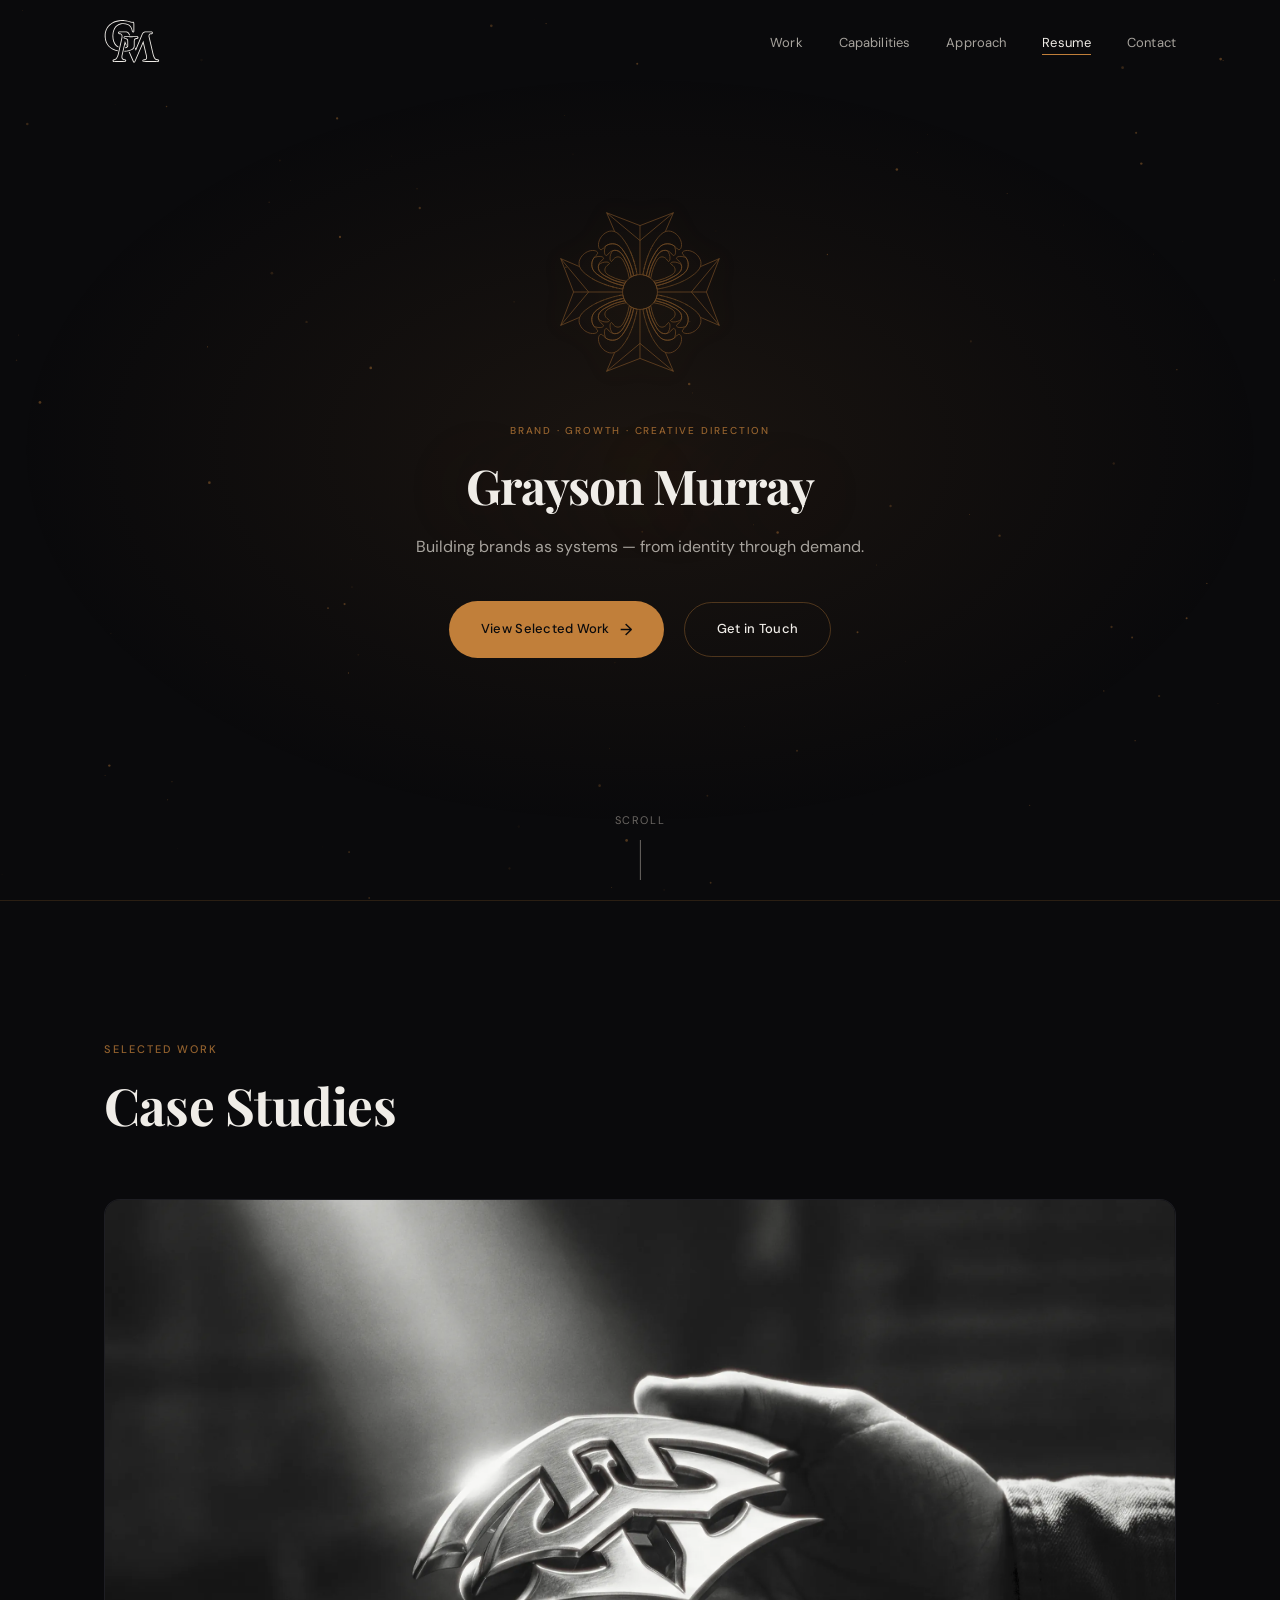
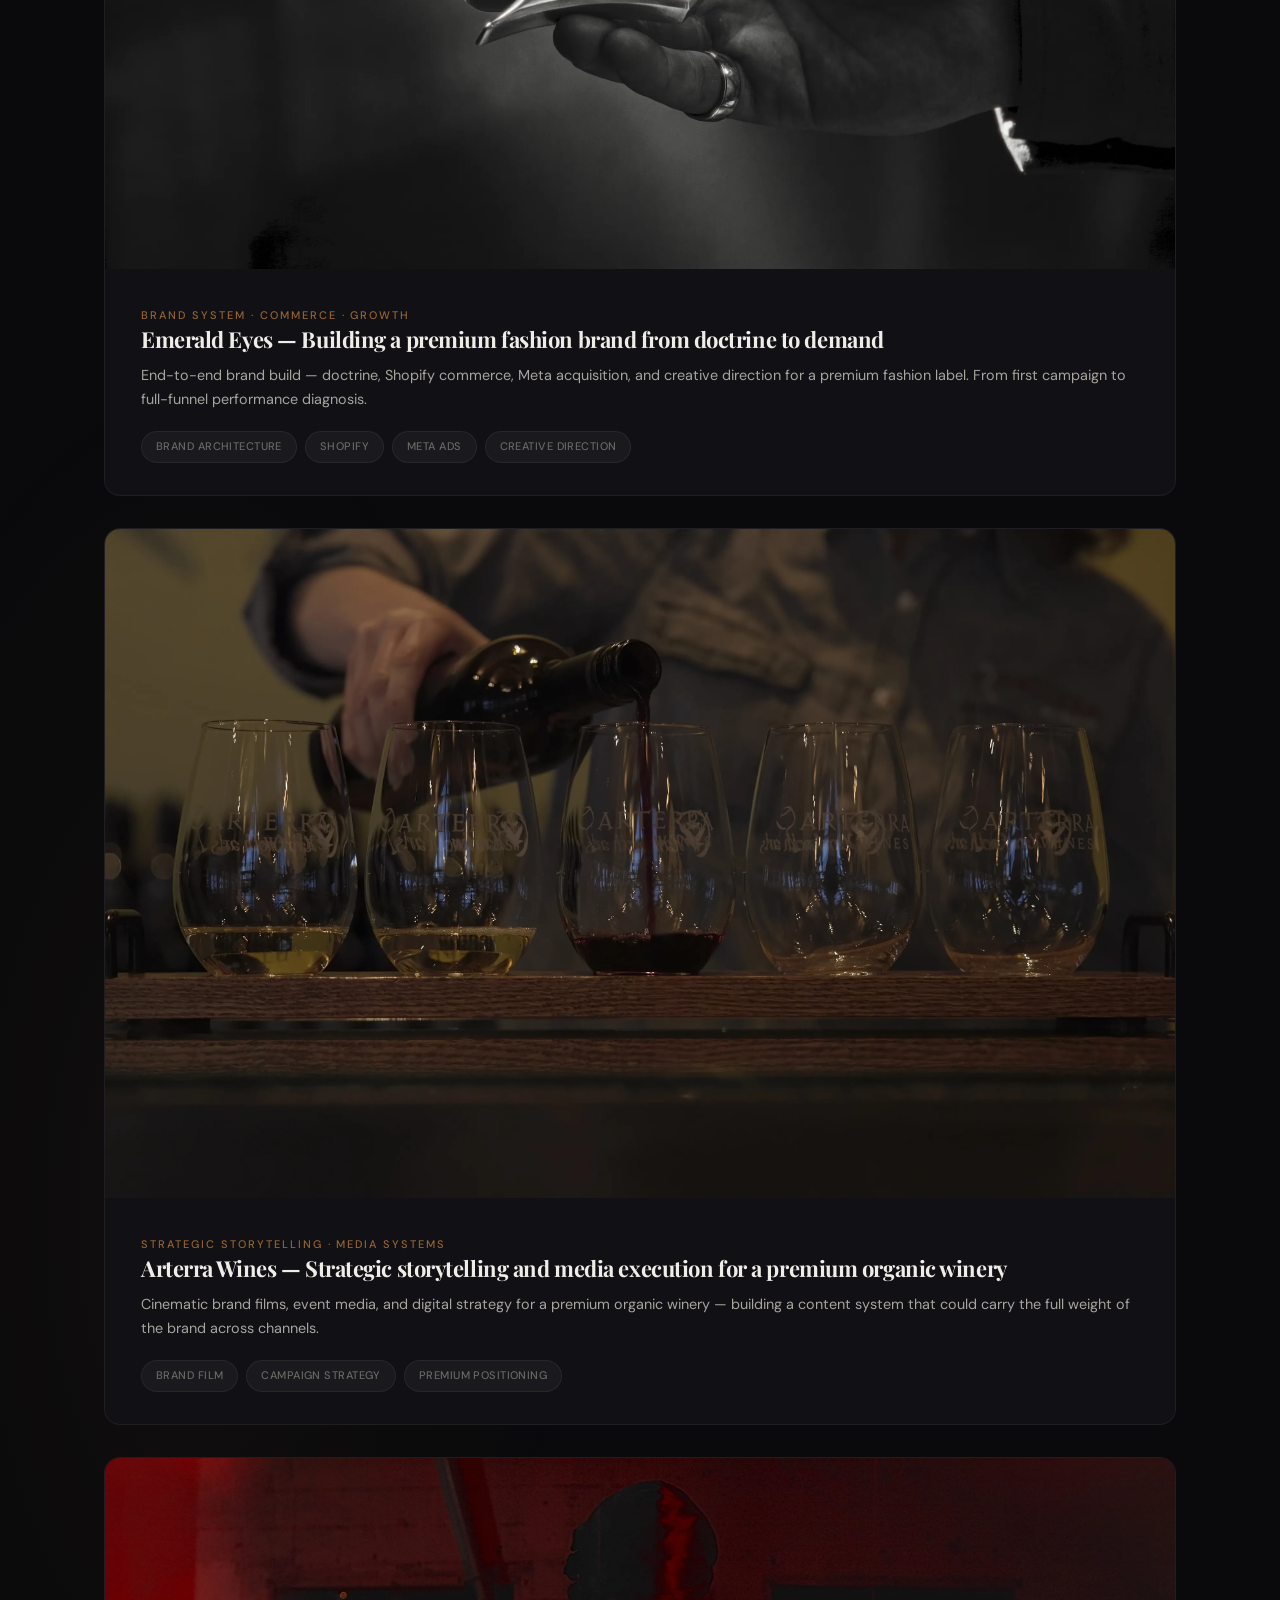
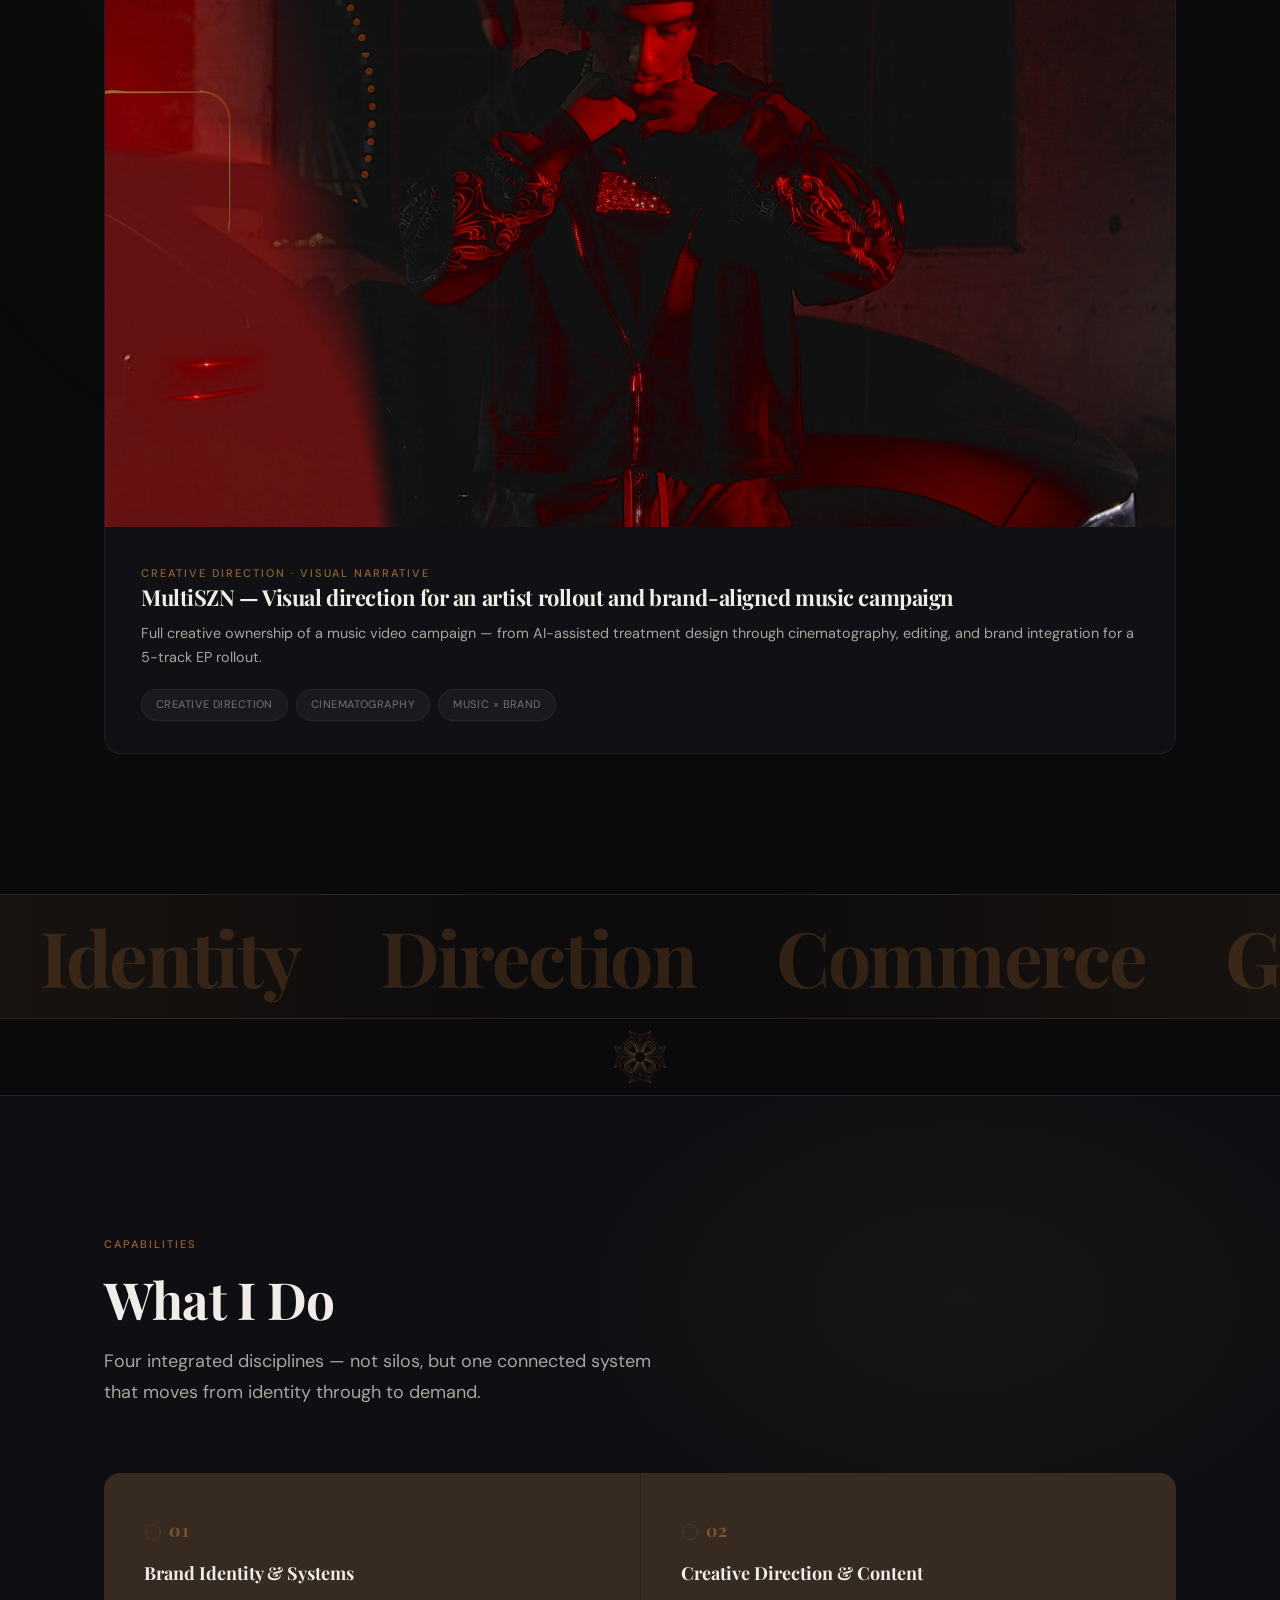
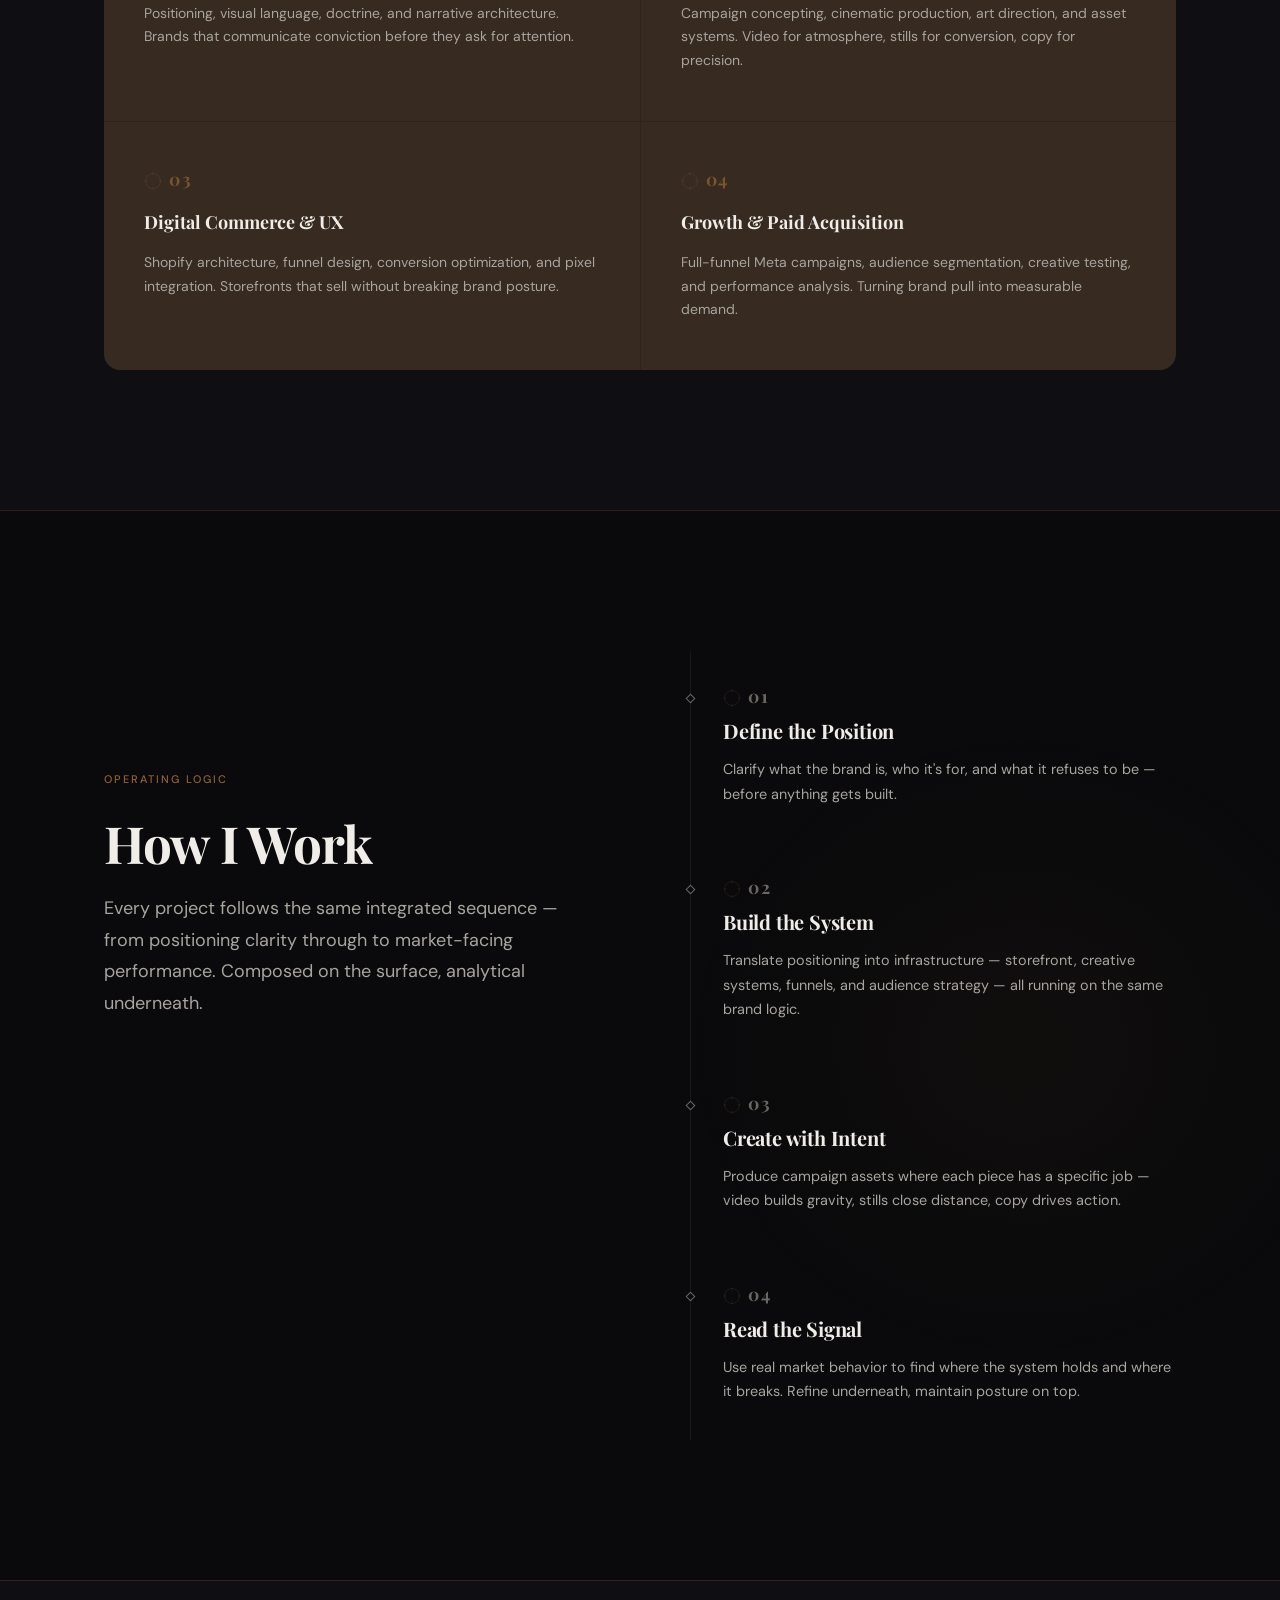
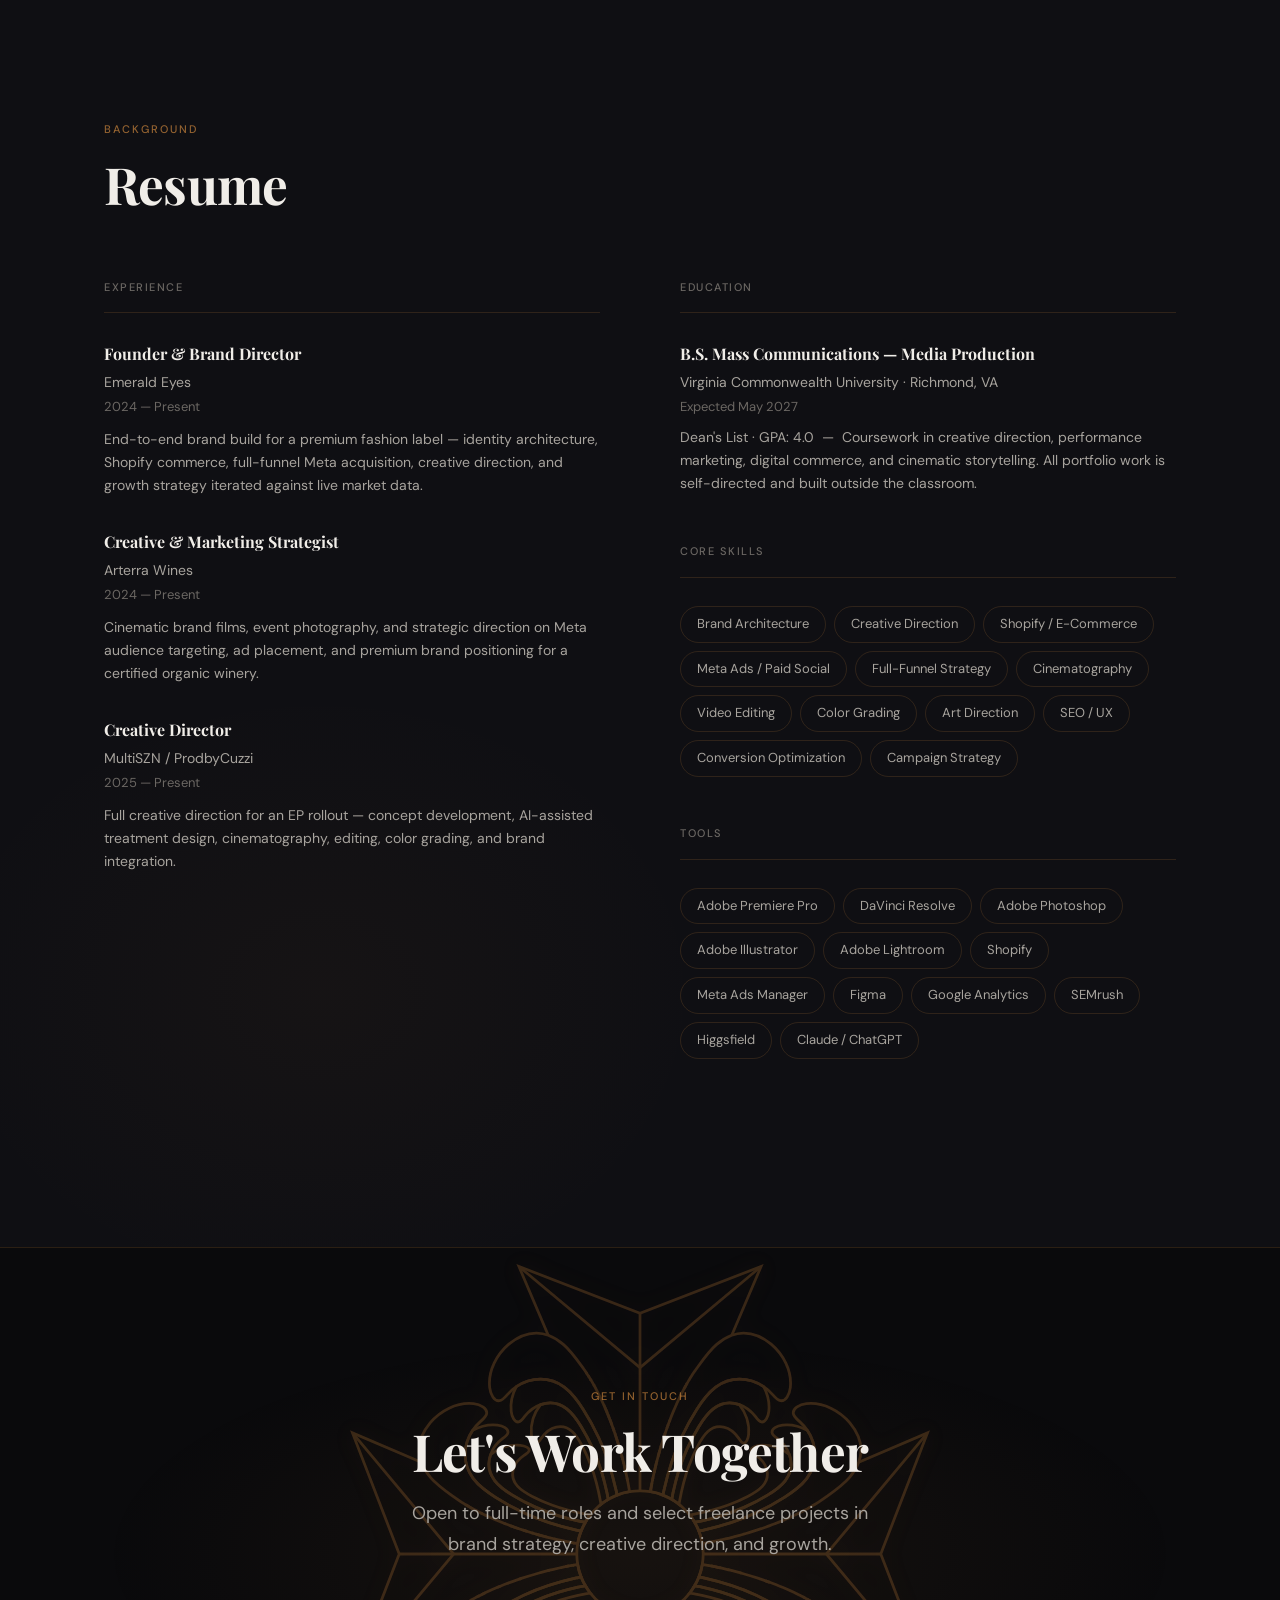
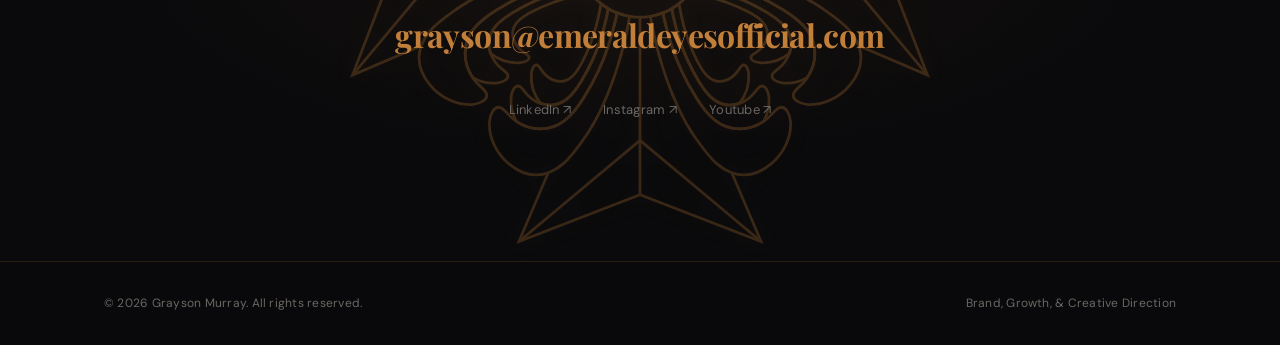
==== index.html @ 1dba3976 "Final Edits - Copy & Web Img" ====
<!DOCTYPE html>
<html lang="en">
<head>
  <meta charset="UTF-8">
  <meta name="viewport" content="width=device-width, initial-scale=1.0">
  <link rel="icon" type="image/svg+xml" href="favicon.svg">
  <link rel="icon" type="image/png" sizes="32x32" href="favicon-32x32.png">
  <link rel="icon" type="image/png" sizes="16x16" href="favicon-16x16.png">
  <link rel="apple-touch-icon" sizes="180x180" href="apple-touch-icon.png">
  <title>Grayson Murray — Brand, Growth, &amp; Creative Direction</title>
  <meta name="description" content="Grayson Murray builds identity systems, campaign assets, and conversion infrastructure for digitally native brands.">
  <link rel="preconnect" href="https://fonts.googleapis.com">
  <link rel="preconnect" href="https://fonts.gstatic.com" crossorigin>
  <link href="https://fonts.googleapis.com/css2?family=DM+Sans:ital,opsz,wght@0,9..40,400;0,9..40,500;1,9..40,400&family=Playfair+Display:ital,wght@0,400;0,600;0,700;1,400&display=swap" rel="stylesheet">
  <link rel="stylesheet" href="styles.css?v=9">
</head>
<body>

  <!-- Starfield canvas — fixed behind all content -->
  <canvas id="starfield" aria-hidden="true"></canvas>

  <!-- Navigation -->
  <nav class="nav" id="nav">
    <div class="container">
      <a href="index.html" class="nav__logo" aria-label="Grayson Murray — Home">
        <svg class="nav__logo-svg" viewBox="-10 860 900 640" xmlns="http://www.w3.org/2000/svg">
          <path fill="currentColor" d="M406.67572,1096.50627l-48.10748-.01544-44.69989-1.2384-12.41223-.19116c-4.47839-.06891-8.90582-.01526-13.21295,1.03363-8.71002,2.12109-14.17737,9.5144-14.22736,18.37622-.03937,6.98383,3.24365,12.83746,9.47809,16.10321,10.53021,5.51599,20.26978,3.10272,32.36041,8.17053,6.04919,2.53552,9.56573,7.38977,10.85901,13.758,1.87152,9.21533,2.44598,18.20581,2.46375,27.77911l.10309,55.55212c.02594,13.98102-19.38196,20.12994-30.21088,22.62219l-3.034,13.46002c12.39941-2.15302,27.802-6.83527,36.81641-15.61029,5.11945-4.98358,8.84662-11.5401,8.84082-19.01379l-.05109-65.62854c-.00659-8.45514-1.14056-16.34467-3.09894-24.33154-2.25824-9.20953-8.2879-16.12323-16.86346-20.00781-16.8302-7.62384-36.52545-2.88239-34.83191-14.07928.40973-2.70898,2.93347-4.97119,6.3269-5.16254,6.65912-.37549,13.25732-.25629,20.0791-.07666l37.59912.99017,15.3252.20416,33.013-.00238,15.32538-.20123,37.20197-1.00934,18.98291-.07776c1.79132-.00732,3.5896.5943,5.12012,1.36017,2.47852,1.24017,3.46259,3.64868,3.08783,6.3006-.75763,5.36249-10.85193,6.12646-15.98962,6.95831-21.08679,3.41418-34.21008,7.86853-37.76349,31.78156-1.04181,7.01111-1.66486,13.71552-1.69177,20.87866l-.24445,64.9895c-.04199,11.16925-5.17542,21.02917-12.69073,29.04242-26.16681,27.90051-85.86694,35.91882-122.64148,38.21216l-2.98145,12.72852c37.02588-1.91406,84.35297-8.44904,116.6568-27.82208,18.70734-11.21912,34.26361-29.48297,34.36145-52.29529l.2912-67.89825c.03308-7.71228.92737-14.96338,2.80682-22.15131,4.43561-16.96423,26.36658-12.35724,41.23987-18.6051,7.59973-3.19244,11.84924-10.159,11.28864-18.39398-.49329-7.24585-4.95172-13.10315-11.75366-15.86066-4.72327-1.91486-9.60474-2.11102-14.86023-1.98419l-45.9635,1.10919-12.2973.24658Z"/>
          <path fill="currentColor" d="M791.76007,1449.3972c-1.13489-11.2843-13.99542-17.89673-24.94226-17.76654-11.23187.13361-21.32855-3.59064-28.90094-11.9342-9.49304-10.45972-15.6438-24.47009-20.11304-37.91388-3.04858-9.17047-5.66382-18.242-7.88245-27.78461l-58.23798-250.4906c-1.79718-7.7301-1.39093-15.59711.5423-22.89545,1.68945-6.37793,6.47913-10.77454,12.672-12.42737,10.93274-2.91791,18.28528.3728,26.85608-4.80347,5.19318-3.13635,8.61169-8.29846,9.27924-13.60809.836-6.64966-1.26257-12.65088-6.03864-17.02588-3.93231-3.60217-8.97729-6.14197-14.61505-6.13928l-88.64673.04144c-5.86578.00275-11.16943,1.15839-16.58051,2.73248-15.71698,4.57214-26.78583,16.38361-33.03998,31.39148l-88.85846,213.22943-7.22546-15.68842c-2.00659,5.47546-3.93201,10.53131-7.05945,15.52197l13.93579,32.08887c.25818.59448.70081.6579.98401-.14636l100.54163-241.23041c1.9198-4.60626,4.56018-8.49084,7.69971-12.17285,5.11945-6.00397,12.05005-9.8446,19.76031-11.49652,3.79694-.81348,7.38428-1.52612,11.39154-1.53088l85.17291-.10077c5.95917-.00702,10.90356,3.92804,9.88654,9.00647-.32983,1.64697-1.5437,3.19568-3.31085,4.20447-4.64893,2.65393-12.72302.36493-24.10571,3.6319-10.45947,3.00201-18.18207,10.64838-21.01526,21.33246-2.49426,9.40607-2.87317,19.52289-.58429,29.36426l58.61334,252.02106c3.16077,13.59033,7.24603,26.75427,12.41931,39.53119,10.18597,25.1571,26.6524,46.80432,56.4046,45.96741,5.77222-.16241,14.94183,4.40912,12.22772,9.52271-3.15784,5.94946-16.93207,4.43616-22.73041,4.38739l-15.41565-.1297-44.5271-1.05817-16.17828-.17816c-5.76532-.06348-11.39893-.06213-17.16479-.00031l-16.65851.17871-45.99097,1.05438-17.25989.1571c-5.95099.0542-16.53339,1.1449-21.29633-2.9071-1.06378-.90497-1.81262-2.09216-1.76129-3.30341.21436-5.05731,7.98254-6.93866,12.45172-6.97101,7.79242-.0564,15.23407-.64905,22.50043-3.28772,15.63629-5.6781,21.67804-19.69324,21.63068-35.57623-.02563-8.60114-.85083-16.99512-2.85321-25.54639l-51.31415-219.13989c-.08868-.37866.08301-.84039-.09644-1.41516-.81274-.23602-.90259.16174-.9527.93536l-124.85175,293.92896c-1.25098,2.94495-5.60541,12.8468-8.24573,12.99969-3.06287.17731-7.31561-10.88995-8.67511-14.03119l-57.11688-131.96967-12.64441,3.00574,56.80457,131.24377c3.84937,8.89368,8.40924,22.71429,18.98712,24.37891v.47986h5.27838v-.50885c4.49579-.69928,8.24176-3.89252,10.80194-7.85138,3.06323-4.73676,5.31311-9.70648,7.59357-15.07379l109.18909-256.99591,43.04401,184.06995c2.09821,8.9726,2.56311,17.75439,2.06494,26.72803-1.35315,9.82056-5.42938,16.12201-15.10614,18.97778-10.71057,3.16077-16.11066.64093-25.13617,3.12372-4.53577,1.24768-8.65594,3.39301-11.71387,6.88806-6.64313,7.59277-5.72656,18.54608,2.11676,24.896,8.73138,7.06873,20.3974,5.77075,31.16656,5.65472l16.73737-.18036,45.33716-1.04626,18.05359-.18292c4.38684-.04443,8.60962-.04523,12.99646.00031l17.57208.18225,43.50983,1.04462,16.13843.18719c8.7594.10156,18.81799.97748,26.72241-3.02026,5.13599-2.5976,9.7627-7.27844,9.7627-13.28265h.4798v-5.27802h-.4798Z"/>
          <path fill="currentColor" d="M190.80841,1301.31889c-36.31024-7.42841-70.35431-20.27759-100.48969-42.41083-30.67682-22.53088-53.31592-53.55908-65.4483-89.6875-9.62494-28.6618-12.73273-57.91809-11.66125-88.16003,2.89783-81.79364,44.22485-145.35443,118.55389-179.6933,43.21106-19.96283,92.84247-28.17334,140.31158-27.10303,42.25763.95282,85.58545,12.69067,125.12732,26.6864,10.82281,3.83069,10.00909-4.93726,16.21387-2.39282,1.27722.52374,2.4787,2.31183,2.85901,4.17139,1.34338,6.56879,1.68079,12.94452,1.68878,19.91089l.11456,100.13208c.00323,2.84875-1.78326,7.48193-4.20856,7.48553-2.927.00439-4.71033-4.92572-5.26733-7.6228-4.7301-22.90552-11.20428-44.60468-23.99835-64.38434-10.58618-16.36627-25.05408-29.12708-42.65228-37.52014-22.09839-10.53937-46.00421-13.8009-70.34247-14.50677-15.41937-.4472-30.31848.90247-45.23505,4.74078-40.5647,10.43799-71.84052,37.73511-90.7984,74.66339-9.46844,18.4436-15.68756,38.0835-19.20044,58.65405-5.31793,31.13989-5.40942,62.89508-.13403,94.03217,8.70685,51.39081,35.31628,98.93561,83.5921,122.05591l2.80469-12.8985c-44.84711-22.98993-68.01654-69.6637-74.83203-117.78851-4.24103-29.94635-3.58624-60.22101,2.40295-89.8833,3.07037-15.2063,7.72729-29.45984,14.29749-43.36554,18.46948-39.08997,51.05444-67.30078,94.16425-75.12988,10.61353-1.92749,20.92786-2.65784,31.68665-2.36548,39.81012,1.08185,78.63196,9.63739,102.32727,44.52716,12.71521,18.72235,18.86475,39.9696,23.4491,61.9248,2.06201,9.87512,8.41455,18.22186,18.66608,17.61188,9.73218-.5791,15.96576-10.51648,15.96088-18.83765l-.06061-102.67206c-.00403-6.8241-.54443-13.07983-1.51447-19.69562-1.02167-4.48529-2.5025-8.76471-5.95764-11.93433-6.08423-5.58136-15.24176-5.86151-22.35156-1.21936-37.67212-13.22107-77.56024-24.09528-117.72076-26.64441-2.52197-.1601-4.54633-.37427-6.7594-.37427-8.08612-.40625-16.96967-.41357-24.95245,0-51.23853-.15295-106.22266,13.70581-150.63776,40.67175-52.03851,31.59448-85.38043,79.69061-96.93719,139.51624-1.86017,9.62939-3.67719,19.75317-2.90918,29.49078-1.02338-.18805.0968,3.1723-.95966,3.83856v34.06677c.9668.62402.04584,3.61389.95966,3.3587,7.40906,111.30646,80.35883,179.90326,187.05035,201.21912l2.7984-12.4679Z"/>
          <path fill="currentColor" d="M291.54449,1431.89671c-4.07745-.32983-7.96429-.22858-11.99133-.95337-17.57922-3.16376-23.44159-19.1684-22.93671-35.30255.24188-7.72998,1.1449-15.0708,2.90344-22.7066l38.5755-167.50031,14.85181,33.89136c1.41718-.53802,2.63898-1.6557,3.4408-3.08972l-.23529-20.88458-21.74017-50.26208-47.64044,207.06012c-2.00262,8.70404-2.73029,17.25671-2.71643,25.97351.02991,18.8634,7.39056,36.37848,26.01263,43.20636,14.12238,5.17804,21.21021.46008,28.30328,6.19952,1.91364,1.54846,2.88171,4.14978,1.57483,6.2926-3.4881,5.71912-14.26459,4.46576-19.74866,4.40533l-12.46295-.13733-42.1806-1.19391-24.51886.00043-43.11267,1.19617-12.01007.12988c-5.1178.0553-15.56299,1.44763-18.37482-4.78241-2.17279-4.81421,4.63672-9.09613,9.43536-9.0791,7.28564.02594,14.04034-1.50006,20.48413-5.11157,15.98975-8.96173,27.22302-26.80518,34.37604-43.35339,5.30737-12.27844,9.61438-24.95618,12.55334-38.18445l52.22772-235.07593c5.48718-24.69788,5.59265-58.92426-24.10028-66.99475-11.41919-3.10364-19.13251.45831-24.28656-6.24384-2.0755-2.69891-1.65137-6.19,1.20923-8.06909,1.87415-1.23114,4.09418-2.04736,6.61444-2.04602l94.22626.05005c3.76471.00201,7.10754.67676,10.65625,1.42249,7.83063,1.64569,14.5528,5.82996,19.55292,11.98816,2.89954,3.57104,5.28894,7.27423,7.14856,11.50696l8.4931,19.33136,12.9151.07605c.55475.0033.7674-.37042.54395-.87823l-10.60333-24.0899c-5.5011-12.49811-15.95386-23.85278-29.1709-28.41644-6.86664-2.37097-13.80884-3.59918-21.34167-3.60236l-92.47675-.03943c-5.17267-.0022-9.95978,1.70721-13.92798,4.43573-8.53217,5.8667-10.22754,17.06409-4.30304,25.41632,4.41931,6.23022,11.33447,9.6178,19.13568,10.0152,4.04651.20618,7.88281.16504,11.80396,1.16791,15.23462,3.89648,18.5506,18.47186,18.06012,32.44501-.22076,6.28931-.8089,12.31891-2.21167,18.62848l-52.58246,236.51245c-5.35974,24.1076-23.54089,76.3313-53.79333,76.44611-7.17633.02722-14.14282,2.43573-18.88922,7.79694-3.81689,4.31134-5.5036,9.5907-4.43066,15.60547,1.69019,9.47498,11.34436,15.31281,20.5827,15.67413,5.93945.2323,11.60315.16211,17.62927.0025l46.99286-1.24463,25.96661-.00525,46.5379,1.24213c6.48309.17303,12.58508.29767,18.96741-.03595,6.0108-.31421,11.75781-2.31061,16.05206-6.36707,7.07361-6.68195,7.5177-17.08594,1.11804-24.42078-4.28918-4.91595-10.5545-7.51343-17.15845-8.04767Z"/>
        </svg>
      </a>
      <ul class="nav__links">
        <li><a href="#work" class="nav__link">Work</a></li>
        <li><a href="#capabilities" class="nav__link">Capabilities</a></li>
        <li><a href="#approach" class="nav__link">Approach</a></li>
        <li><a href="#resume" class="nav__link">Resume</a></li>
        <li><a href="#contact" class="nav__link">Contact</a></li>
      </ul>
      <button class="nav__mobile-toggle" id="mobileToggle" aria-label="Open menu">
        <span></span>
        <span></span>
        <span></span>
      </button>
    </div>
  </nav>

  <!-- Mobile Menu -->
  <div class="mobile-menu" id="mobileMenu">
    <a href="#work" class="mobile-menu__link">Work</a>
    <a href="#capabilities" class="mobile-menu__link">Capabilities</a>
    <a href="#approach" class="mobile-menu__link">Approach</a>
    <a href="#resume" class="mobile-menu__link">Resume</a>
    <a href="#contact" class="mobile-menu__link">Contact</a>
  </div>

  <!-- Hero -->
  <section class="hero">
    <div class="container">
      <div class="hero__content fade-in">

        <!-- Compact sacred geometry ornament — sits above the text,
             matching the reference site's ornament-above-title layout -->
        <div class="hero__ornament" aria-hidden="true">
          <img src="Cross.svg" class="geo-cross" alt="">
        </div>

        <span class="label hero__label">Brand &middot; Growth &middot; Creative Direction</span>
        <h1 class="heading-xl hero__title">
          <span class="word"><span class="word-inner">Grayson</span></span>
          <span class="word"><span class="word-inner">Murray</span></span>
        </h1>
        <p class="body-lg hero__subtitle">Building brands as systems — from identity through demand.</p>
        <div class="hero__cta-group">
          <a href="#work" class="btn btn--primary">View Selected Work <span class="btn__arrow">&rarr;</span></a>
          <a href="#contact" class="btn btn--outline">Get in Touch</a>
        </div>
      </div>
    </div>
    <div class="hero__scroll-indicator">
      <span>Scroll</span>
      <div class="hero__scroll-line"></div>
    </div>
  </section>

  <!-- Selected Work -->
  <section class="section" id="work">
    <div class="container">
      <div style="margin-bottom: 64px;" class="fade-in">
        <span class="label" style="display:block; margin-bottom:16px;">Selected Work</span>
        <h2 class="heading-lg">Case Studies</h2>
      </div>

      <div class="work-grid">

        <!-- Emerald Eyes -->
        <a href="emerald-eyes.html" class="work-card fade-in">
          <div class="work-card__image">
            <picture>
                <source srcset="Site%20Media/Hero%20Images/EMERALD%20EYES%20HERO.webp" type="image/webp">
                <img src="Site%20Media/Hero%20Images/EMERALD%20EYES%20HERO.jpg" alt="Emerald Eyes — Hero Image" loading="lazy">
              </picture>
          </div>
          <div class="work-card__content">
            <span class="label work-card__category">Brand System &middot; Commerce &middot; Growth</span>
            <h3 class="work-card__title">Emerald Eyes — Building a premium fashion brand from doctrine to demand</h3>
            <p class="work-card__description">End-to-end brand build — doctrine, Shopify commerce, Meta acquisition, and creative direction for a premium fashion label. From first campaign to full-funnel performance diagnosis.</p>
            <div class="work-card__tags">
              <span class="tag">Brand Architecture</span>
              <span class="tag">Shopify</span>
              <span class="tag">Meta Ads</span>
              <span class="tag">Creative Direction</span>
            </div>
          </div>
          <div class="work-card__geo-mark" aria-hidden="true"><svg width="24" height="24" viewBox="0 0 24 24" fill="none"><circle cx="12" cy="12" r="10" stroke="rgba(193,127,58,0.55)" stroke-width="0.75"/><circle cx="12" cy="12" r="5.5" stroke="rgba(193,127,58,0.55)" stroke-width="0.75"/><line x1="12" y1="1" x2="12" y2="5" stroke="rgba(193,127,58,0.55)" stroke-width="0.75"/><line x1="12" y1="19" x2="12" y2="23" stroke="rgba(193,127,58,0.55)" stroke-width="0.75"/><line x1="1" y1="12" x2="5" y2="12" stroke="rgba(193,127,58,0.55)" stroke-width="0.75"/><line x1="19" y1="12" x2="23" y2="12" stroke="rgba(193,127,58,0.55)" stroke-width="0.75"/></svg></div>
        </a>

        <!-- Arterra Wines -->
        <a href="arterra-wines.html" class="work-card fade-in">
          <div class="work-card__image">
            <picture>
                <source srcset="Site%20Media/Hero%20Images/ARTERRA%20WINES%20HERO.webp" type="image/webp">
                <img src="Site%20Media/Hero%20Images/ARTERRA%20WINES%20HERO.jpg" alt="Arterra Wines — Hero Image" loading="lazy">
              </picture>
          </div>
          <div class="work-card__content">
            <span class="label work-card__category">Strategic Storytelling &middot; Media Systems</span>
            <h3 class="work-card__title">Arterra Wines — Strategic storytelling and media execution for a premium organic winery</h3>
            <p class="work-card__description">Cinematic brand films, event media, and digital strategy for a premium organic winery — building a content system that could carry the full weight of the brand across channels.</p>
            <div class="work-card__tags">
              <span class="tag">Brand Film</span>
              <span class="tag">Campaign Strategy</span>
              <span class="tag">Premium Positioning</span>
            </div>
          </div>
          <div class="work-card__geo-mark" aria-hidden="true"><svg width="24" height="24" viewBox="0 0 24 24" fill="none"><circle cx="12" cy="12" r="10" stroke="rgba(193,127,58,0.55)" stroke-width="0.75"/><circle cx="12" cy="12" r="5.5" stroke="rgba(193,127,58,0.55)" stroke-width="0.75"/><line x1="12" y1="1" x2="12" y2="5" stroke="rgba(193,127,58,0.55)" stroke-width="0.75"/><line x1="12" y1="19" x2="12" y2="23" stroke="rgba(193,127,58,0.55)" stroke-width="0.75"/><line x1="1" y1="12" x2="5" y2="12" stroke="rgba(193,127,58,0.55)" stroke-width="0.75"/><line x1="19" y1="12" x2="23" y2="12" stroke="rgba(193,127,58,0.55)" stroke-width="0.75"/></svg></div>
        </a>

        <!-- MultiSZN -->
        <a href="multiszn.html" class="work-card fade-in">
          <div class="work-card__image">
            <picture>
                <source srcset="Site%20Media/Hero%20Images/MULTISZN%20VIDEO%20HERO.webp" type="image/webp">
                <img src="Site%20Media/Hero%20Images/MULTISZN%20VIDEO%20HERO.jpg" alt="MultiSZN — Hero Image" loading="lazy">
              </picture>
          </div>
          <div class="work-card__content">
            <span class="label work-card__category">Creative Direction &middot; Visual Narrative</span>
            <h3 class="work-card__title">MultiSZN — Visual direction for an artist rollout and brand-aligned music campaign</h3>
            <p class="work-card__description">Full creative ownership of a music video campaign — from AI-assisted treatment design through cinematography, editing, and brand integration for a 5-track EP rollout.</p>
            <div class="work-card__tags">
              <span class="tag">Creative Direction</span>
              <span class="tag">Cinematography</span>
              <span class="tag">Music &times; Brand</span>
            </div>
          </div>
          <div class="work-card__geo-mark" aria-hidden="true"><svg width="24" height="24" viewBox="0 0 24 24" fill="none"><circle cx="12" cy="12" r="10" stroke="rgba(193,127,58,0.55)" stroke-width="0.75"/><circle cx="12" cy="12" r="5.5" stroke="rgba(193,127,58,0.55)" stroke-width="0.75"/><line x1="12" y1="1" x2="12" y2="5" stroke="rgba(193,127,58,0.55)" stroke-width="0.75"/><line x1="12" y1="19" x2="12" y2="23" stroke="rgba(193,127,58,0.55)" stroke-width="0.75"/><line x1="1" y1="12" x2="5" y2="12" stroke="rgba(193,127,58,0.55)" stroke-width="0.75"/><line x1="19" y1="12" x2="23" y2="12" stroke="rgba(193,127,58,0.55)" stroke-width="0.75"/></svg></div>
        </a>

      </div>
    </div>
  </section>

  <!-- Marquee Divider -->
  <div class="marquee" aria-hidden="true">
    <div class="marquee__inner">
      <span class="marquee__item">Identity</span>
      <span class="marquee__item">Direction</span>
      <span class="marquee__item">Commerce</span>
      <span class="marquee__item">Growth</span>
      <span class="marquee__item">Identity</span>
      <span class="marquee__item">Direction</span>
      <span class="marquee__item">Commerce</span>
      <span class="marquee__item">Growth</span>
    </div>
  </div>

  <!-- Section ornament — seam between Work and Capabilities -->
  <div class="section-ornament" aria-hidden="true">
    <img src="Cross.svg" class="geo-cross--static" alt="">
  </div>

  <!-- What I Do (Capabilities — elevated surface) -->
  <section class="section section--dark" id="capabilities">
    <div class="container">
      <div style="margin-bottom: 64px;" class="fade-in">
        <span class="label label--light" style="display:block; margin-bottom:16px;">Capabilities</span>
        <h2 class="heading-lg">What I Do</h2>
        <p class="body-lg" style="max-width:560px; margin-top:16px;">Four integrated disciplines — not silos, but one connected system that moves from identity through to demand.</p>
      </div>

      <div class="capabilities-grid reveal-stagger">
        <div class="capability-card">
          <span class="capability-card__number"><svg class="num-geo-ring" aria-hidden="true" width="18" height="18" viewBox="0 0 18 18" fill="none"><circle cx="9" cy="9" r="7.5" stroke="rgba(193,127,58,0.22)" stroke-width="0.75"/><line x1="9" y1="0.5" x2="9" y2="3.5" stroke="rgba(193,127,58,0.22)" stroke-width="0.75"/><line x1="9" y1="14.5" x2="9" y2="17.5" stroke="rgba(193,127,58,0.22)" stroke-width="0.75"/><line x1="0.5" y1="9" x2="3.5" y2="9" stroke="rgba(193,127,58,0.22)" stroke-width="0.75"/><line x1="14.5" y1="9" x2="17.5" y2="9" stroke="rgba(193,127,58,0.22)" stroke-width="0.75"/></svg>01</span>
          <h3 class="capability-card__title">Brand Identity &amp; Systems</h3>
          <p class="capability-card__text">Positioning, visual language, doctrine, and narrative architecture. Brands that communicate conviction before they ask for attention.</p>
        </div>
        <div class="capability-card">
          <span class="capability-card__number"><svg class="num-geo-ring" aria-hidden="true" width="18" height="18" viewBox="0 0 18 18" fill="none"><circle cx="9" cy="9" r="7.5" stroke="rgba(193,127,58,0.22)" stroke-width="0.75"/><line x1="9" y1="0.5" x2="9" y2="3.5" stroke="rgba(193,127,58,0.22)" stroke-width="0.75"/><line x1="9" y1="14.5" x2="9" y2="17.5" stroke="rgba(193,127,58,0.22)" stroke-width="0.75"/><line x1="0.5" y1="9" x2="3.5" y2="9" stroke="rgba(193,127,58,0.22)" stroke-width="0.75"/><line x1="14.5" y1="9" x2="17.5" y2="9" stroke="rgba(193,127,58,0.22)" stroke-width="0.75"/></svg>02</span>
          <h3 class="capability-card__title">Creative Direction &amp; Content</h3>
          <p class="capability-card__text">Campaign concepting, cinematic production, art direction, and asset systems. Video for atmosphere, stills for conversion, copy for precision.</p>
        </div>
        <div class="capability-card">
          <span class="capability-card__number"><svg class="num-geo-ring" aria-hidden="true" width="18" height="18" viewBox="0 0 18 18" fill="none"><circle cx="9" cy="9" r="7.5" stroke="rgba(193,127,58,0.22)" stroke-width="0.75"/><line x1="9" y1="0.5" x2="9" y2="3.5" stroke="rgba(193,127,58,0.22)" stroke-width="0.75"/><line x1="9" y1="14.5" x2="9" y2="17.5" stroke="rgba(193,127,58,0.22)" stroke-width="0.75"/><line x1="0.5" y1="9" x2="3.5" y2="9" stroke="rgba(193,127,58,0.22)" stroke-width="0.75"/><line x1="14.5" y1="9" x2="17.5" y2="9" stroke="rgba(193,127,58,0.22)" stroke-width="0.75"/></svg>03</span>
          <h3 class="capability-card__title">Digital Commerce &amp; UX</h3>
          <p class="capability-card__text">Shopify architecture, funnel design, conversion optimization, and pixel integration. Storefronts that sell without breaking brand posture.</p>
        </div>
        <div class="capability-card">
          <span class="capability-card__number"><svg class="num-geo-ring" aria-hidden="true" width="18" height="18" viewBox="0 0 18 18" fill="none"><circle cx="9" cy="9" r="7.5" stroke="rgba(193,127,58,0.22)" stroke-width="0.75"/><line x1="9" y1="0.5" x2="9" y2="3.5" stroke="rgba(193,127,58,0.22)" stroke-width="0.75"/><line x1="9" y1="14.5" x2="9" y2="17.5" stroke="rgba(193,127,58,0.22)" stroke-width="0.75"/><line x1="0.5" y1="9" x2="3.5" y2="9" stroke="rgba(193,127,58,0.22)" stroke-width="0.75"/><line x1="14.5" y1="9" x2="17.5" y2="9" stroke="rgba(193,127,58,0.22)" stroke-width="0.75"/></svg>04</span>
          <h3 class="capability-card__title">Growth &amp; Paid Acquisition</h3>
          <p class="capability-card__text">Full-funnel Meta campaigns, audience segmentation, creative testing, and performance analysis. Turning brand pull into measurable demand.</p>
        </div>
      </div>
    </div>
  </section>

  <!-- Philosophy / Approach -->
  <section class="section philosophy" id="approach">
    <div class="container">
      <div class="philosophy__grid">
        <div class="philosophy__heading fade-in">
          <span class="label">Operating Logic</span>
          <h2 class="heading-lg" style="margin-top:8px;">How I Work</h2>
          <p class="body-lg" style="margin-top:20px;">Every project follows the same integrated sequence — from positioning clarity through to market-facing performance. Composed on the surface, analytical underneath.</p>
        </div>
        <div class="philosophy__steps fade-in">
          <div class="philosophy__step">
            <div class="philosophy__step-number"><svg class="num-geo-ring" aria-hidden="true" width="18" height="18" viewBox="0 0 18 18" fill="none"><circle cx="9" cy="9" r="7.5" stroke="rgba(193,127,58,0.2)" stroke-width="0.75"/><line x1="9" y1="0.5" x2="9" y2="3.5" stroke="rgba(193,127,58,0.2)" stroke-width="0.75"/><line x1="9" y1="14.5" x2="9" y2="17.5" stroke="rgba(193,127,58,0.2)" stroke-width="0.75"/><line x1="0.5" y1="9" x2="3.5" y2="9" stroke="rgba(193,127,58,0.2)" stroke-width="0.75"/><line x1="14.5" y1="9" x2="17.5" y2="9" stroke="rgba(193,127,58,0.2)" stroke-width="0.75"/></svg>01</div>
            <h3 class="philosophy__step-title">Define the Position</h3>
            <p class="philosophy__step-text">Clarify what the brand is, who it's for, and what it refuses to be — before anything gets built.</p>
          </div>
          <div class="philosophy__step">
            <div class="philosophy__step-number"><svg class="num-geo-ring" aria-hidden="true" width="18" height="18" viewBox="0 0 18 18" fill="none"><circle cx="9" cy="9" r="7.5" stroke="rgba(193,127,58,0.2)" stroke-width="0.75"/><line x1="9" y1="0.5" x2="9" y2="3.5" stroke="rgba(193,127,58,0.2)" stroke-width="0.75"/><line x1="9" y1="14.5" x2="9" y2="17.5" stroke="rgba(193,127,58,0.2)" stroke-width="0.75"/><line x1="0.5" y1="9" x2="3.5" y2="9" stroke="rgba(193,127,58,0.2)" stroke-width="0.75"/><line x1="14.5" y1="9" x2="17.5" y2="9" stroke="rgba(193,127,58,0.2)" stroke-width="0.75"/></svg>02</div>
            <h3 class="philosophy__step-title">Build the System</h3>
            <p class="philosophy__step-text">Translate positioning into infrastructure — storefront, creative systems, funnels, and audience strategy — all running on the same brand logic.</p>
          </div>
          <div class="philosophy__step">
            <div class="philosophy__step-number"><svg class="num-geo-ring" aria-hidden="true" width="18" height="18" viewBox="0 0 18 18" fill="none"><circle cx="9" cy="9" r="7.5" stroke="rgba(193,127,58,0.2)" stroke-width="0.75"/><line x1="9" y1="0.5" x2="9" y2="3.5" stroke="rgba(193,127,58,0.2)" stroke-width="0.75"/><line x1="9" y1="14.5" x2="9" y2="17.5" stroke="rgba(193,127,58,0.2)" stroke-width="0.75"/><line x1="0.5" y1="9" x2="3.5" y2="9" stroke="rgba(193,127,58,0.2)" stroke-width="0.75"/><line x1="14.5" y1="9" x2="17.5" y2="9" stroke="rgba(193,127,58,0.2)" stroke-width="0.75"/></svg>03</div>
            <h3 class="philosophy__step-title">Create with Intent</h3>
            <p class="philosophy__step-text">Produce campaign assets where each piece has a specific job — video builds gravity, stills close distance, copy drives action.</p>
          </div>
          <div class="philosophy__step">
            <div class="philosophy__step-number"><svg class="num-geo-ring" aria-hidden="true" width="18" height="18" viewBox="0 0 18 18" fill="none"><circle cx="9" cy="9" r="7.5" stroke="rgba(193,127,58,0.2)" stroke-width="0.75"/><line x1="9" y1="0.5" x2="9" y2="3.5" stroke="rgba(193,127,58,0.2)" stroke-width="0.75"/><line x1="9" y1="14.5" x2="9" y2="17.5" stroke="rgba(193,127,58,0.2)" stroke-width="0.75"/><line x1="0.5" y1="9" x2="3.5" y2="9" stroke="rgba(193,127,58,0.2)" stroke-width="0.75"/><line x1="14.5" y1="9" x2="17.5" y2="9" stroke="rgba(193,127,58,0.2)" stroke-width="0.75"/></svg>04</div>
            <h3 class="philosophy__step-title">Read the Signal</h3>
            <p class="philosophy__step-text">Use real market behavior to find where the system holds and where it breaks. Refine underneath, maintain posture on top.</p>
          </div>
        </div>
      </div>
    </div>
  </section>

  <!-- Resume (elevated surface section) -->
  <section class="section section--dark resume-section" id="resume">
    <div class="container">
      <div style="margin-bottom: 64px;" class="fade-in">
        <span class="label label--light" style="display:block; margin-bottom:16px;">Background</span>
        <h2 class="heading-lg">Resume</h2>
      </div>

      <div class="resume-grid fade-in">
        <div>
          <div class="resume-block">
            <h3 class="resume-block__title">Experience</h3>
            <div class="resume-item">
              <div class="resume-item__role">Founder &amp; Brand Director</div>
              <div class="resume-item__company">Emerald Eyes</div>
              <div class="resume-item__date">2024 — Present</div>
              <p class="resume-item__desc">End-to-end brand build for a premium fashion label — identity architecture, Shopify commerce, full-funnel Meta acquisition, creative direction, and growth strategy iterated against live market data.</p>
            </div>
            <div class="resume-item">
              <div class="resume-item__role">Creative &amp; Marketing Strategist</div>
              <div class="resume-item__company">Arterra Wines</div>
              <div class="resume-item__date">2024 — Present</div>
              <p class="resume-item__desc">Cinematic brand films, event photography, and strategic direction on Meta audience targeting, ad placement, and premium brand positioning for a certified organic winery.</p>
            </div>
            <div class="resume-item">
              <div class="resume-item__role">Creative Director</div>
              <div class="resume-item__company">MultiSZN / ProdbyCuzzi</div>
              <div class="resume-item__date">2025 — Present</div>
              <p class="resume-item__desc">Full creative direction for an EP rollout — concept development, AI-assisted treatment design, cinematography, editing, color grading, and brand integration.</p>
            </div>
          </div>
        </div>

        <div>
          <div class="resume-block">
            <h3 class="resume-block__title">Education</h3>
            <div class="resume-item">
              <div class="resume-item__role">B.S. Mass Communications — Media Production</div>
              <div class="resume-item__company">Virginia Commonwealth University &middot; Richmond, VA</div>
              <div class="resume-item__date">Expected May 2027</div>
              <div class="resume-item__desc" style="margin-top:8px;">Dean's List &middot; GPA: 4.0 &nbsp;&mdash;&nbsp; Coursework in creative direction, performance marketing, digital commerce, and cinematic storytelling. All portfolio work is self-directed and built outside the classroom.</div>
            </div>
          </div>

          <div class="resume-block">
            <h3 class="resume-block__title">Core Skills</h3>
            <ul class="skill-list">
              <li>Brand Architecture</li>
              <li>Creative Direction</li>
              <li>Shopify / E-Commerce</li>
              <li>Meta Ads / Paid Social</li>
              <li>Full-Funnel Strategy</li>
              <li>Cinematography</li>
              <li>Video Editing</li>
              <li>Color Grading</li>
              <li>Art Direction</li>
              <li>SEO / UX</li>
              <li>Conversion Optimization</li>
              <li>Campaign Strategy</li>
            </ul>
          </div>

          <div class="resume-block">
            <h3 class="resume-block__title">Tools</h3>
            <ul class="skill-list">
              <li>Adobe Premiere Pro</li>
              <li>DaVinci Resolve</li>
              <li>Adobe Photoshop</li>
              <li>Adobe Illustrator</li>
              <li>Adobe Lightroom</li>
              <li>Shopify</li>
              <li>Meta Ads Manager</li>
              <li>Figma</li>
              <li>Google Analytics</li>
              <li>SEMrush</li>
              <li>Higgsfield</li>
              <li>Claude / ChatGPT</li>
            </ul>
          </div>
        </div>
      </div>
    </div>
  </section>

  <!-- Contact -->
  <section class="section contact" id="contact">
    <div class="contact__geo-wrapper" aria-hidden="true">
      <img src="Cross.svg" class="geo-cross geo-cross--contact" alt="">
    </div>
    <div class="container fade-in" style="position:relative; z-index:1;">
      <span class="label" style="display:block; margin-bottom:16px;">Get in Touch</span>
      <h2 class="heading-lg contact__title">Let's Work Together</h2>
      <p class="body-lg contact__subtitle">Open to full-time roles and select freelance projects in brand strategy, creative direction, and growth.</p>
      <a href="mailto:grayson@emeraldeyesofficial.com" class="contact__email">grayson@emeraldeyesofficial.com</a>
      <div class="contact__links">
        <a href="https://www.linkedin.com/in/grayson-murray-media/" class="contact__link">LinkedIn &nearr;</a>
        <a href="https://www.instagram.com/emeraldeyesofficial/" class="contact__link">Instagram &nearr;</a>
        <a href="https://www.youtube.com/channel/UCc9Js6sd3bLznrJMcNHh8pw" class="contact__link">Youtube &nearr;</a>
      </div>
    </div>
  </section>

  <!-- Footer -->
  <footer class="footer">
    <div class="container">
      <span class="footer__text">&copy; 2026 Grayson Murray. All rights reserved.</span>
      <span class="footer__text">Brand, Growth, &amp; Creative Direction</span>
    </div>
  </footer>

  <script src="script.js"></script>
</body>
</html>
---- styles.css ----
/* ===== RESET & BASE ===== */
*, *::before, *::after {
  margin: 0;
  padding: 0;
  box-sizing: border-box;
}

:root {
  /* Dark mode — deep amber/copper palette */
  --color-bg:                   #0a0a0c;
  --color-surface:              #111115;
  --color-surface-2:            #18181e;
  --color-surface-3:            #1f1f27;

  --color-accent:               #c17f3a;
  --color-accent-glow:          rgba(193, 127, 58, 0.15);
  --color-accent-dim:           rgba(193, 127, 58, 0.55);
  --color-accent-border:        rgba(193, 127, 58, 0.18);
  --color-accent-border-strong: rgba(193, 127, 58, 0.35);

  --color-text:                 #f0ede8;
  --color-text-2:               #a8a49e;
  --color-text-3:               #6b6763;

  --color-border:               rgba(255, 255, 255, 0.06);
  --color-border-2:             rgba(255, 255, 255, 0.10);

  /* Compatibility aliases for inline styles in HTML */
  --color-bg-warm:              var(--color-surface-2);
  --color-surface-dim:          var(--color-surface-2);
  --color-dark:                 var(--color-surface);
  --color-dark-surface:         var(--color-surface-2);
  --color-dark-elevated:        var(--color-surface-3);
  --color-border-dark:          var(--color-accent-border);
  --color-text-secondary:       var(--color-text-2);
  --color-text-muted:           var(--color-text-3);
  --color-text-light:           var(--color-text);
  --color-text-light-secondary: var(--color-text-2);
  --color-text-light-muted:     var(--color-text-3);
  --color-white:                var(--color-surface-2);
  --color-black:                var(--color-text);

  --font-display: 'Playfair Display', 'Georgia', serif;
  --font-body: 'DM Sans', -apple-system, BlinkMacSystemFont, 'Segoe UI', sans-serif;
  --max-width: 1200px;
  --section-padding: 140px;
  --transition: 0.4s cubic-bezier(0.16, 1, 0.3, 1);
  --transition-slow: 0.8s cubic-bezier(0.16, 1, 0.3, 1);
}

html {
  font-size: 16px;
  scroll-behavior: smooth;
  -webkit-font-smoothing: antialiased;
  -moz-osx-font-smoothing: grayscale;
  overflow-x: hidden;
}

body {
  font-family: var(--font-body);
  background: var(--color-bg);
  color: var(--color-text);
  line-height: 1.6;
  overflow-x: hidden;
  position: relative;
}

a {
  color: inherit;
  text-decoration: none;
}

img {
  max-width: 100%;
  display: block;
}

::selection {
  background: var(--color-accent);
  color: var(--color-bg);
}

/* Focus visible — accessibility */
*:focus-visible {
  outline: 2px solid var(--color-accent);
  outline-offset: 3px;
}

/* ===== STARFIELD CANVAS ===== */
#starfield {
  position: fixed;
  top: 0;
  left: 0;
  width: 100%;
  height: 100%;
  z-index: 0;
  pointer-events: none;
  /* opacity: 0.5 forces a compositing layer — this is the key to
     making the canvas render correctly on Safari as well as Chrome */
  opacity: 0.5;
}

/* ===== TYPOGRAPHY ===== */
.heading-xl {
  font-family: var(--font-display);
  font-size: clamp(1.8rem, 4vw, 3rem);
  font-weight: 700;
  line-height: 1.12;
  letter-spacing: -0.02em;
  overflow: visible;
}

.heading-lg {
  font-family: var(--font-display);
  font-size: clamp(2rem, 4vw, 3.25rem);
  font-weight: 700;
  line-height: 1.18;
  letter-spacing: -0.015em;
}

.heading-md {
  font-family: var(--font-display);
  font-size: clamp(1.5rem, 2.5vw, 2rem);
  font-weight: 700;
  line-height: 1.25;
  letter-spacing: -0.01em;
}

.heading-sm {
  font-family: var(--font-display);
  font-size: 1.125rem;
  font-weight: 700;
  line-height: 1.35;
  letter-spacing: -0.005em;
}

.body-lg {
  font-size: 1.125rem;
  line-height: 1.75;
  color: var(--color-text-2);
  font-weight: 400;
}

.body-md {
  font-size: 1rem;
  line-height: 1.75;
  color: var(--color-text-2);
}

.body-sm {
  font-size: 0.875rem;
  line-height: 1.6;
  color: var(--color-text-3);
}

.label {
  font-family: var(--font-body);
  font-size: 0.6875rem;
  font-weight: 500;
  letter-spacing: 0.18em;
  text-transform: uppercase;
  color: var(--color-accent);
  opacity: 0.75;
}

.label--light {
  color: var(--color-accent);
  opacity: 0.75;
}

/* ===== LAYOUT ===== */
.container {
  width: 100%;
  max-width: var(--max-width);
  margin: 0 auto;
  padding: 0 clamp(24px, 5vw, 64px);
}

.section {
  padding: var(--section-padding) 0;
  position: relative;
  overflow: hidden;
}

/* Section top border accent — differentiates sections */
#work,
#capabilities,
#approach,
#resume,
.contact {
  border-top: 1px solid var(--color-accent-border);
}

/* Previously-dark sections: semi-opaque so content is legible
   while still allowing the faintest canvas glow at the edges */
.section--dark {
  background: rgba(17, 17, 21, 0.92);
  color: var(--color-text);
}

.section--dark .label {
  color: var(--color-accent);
  opacity: 0.75;
}

.section--dark .body-lg,
.section--dark .body-md {
  color: var(--color-text-2);
}

/* ===== AMBIENT RADIAL GRADIENTS — atmospheric depth ===== */

/* Hero: centered warm bloom, strongest on site */
.hero::before {
  content: '';
  position: absolute;
  inset: 0;
  background: radial-gradient(ellipse 70% 60% at 50% 50%, rgba(193, 127, 58, 0.09) 0%, transparent 70%);
  pointer-events: none;
  z-index: 0;
}

/* Work section: left-side ambient */
#work::before {
  content: '';
  position: absolute;
  inset: 0;
  background: radial-gradient(ellipse 50% 45% at 15% 60%, rgba(193, 127, 58, 0.04) 0%, transparent 60%);
  pointer-events: none;
  z-index: 0;
}

/* Capabilities: upper-right ambient */
#capabilities::before {
  content: '';
  position: absolute;
  inset: 0;
  background: radial-gradient(ellipse 50% 40% at 75% 20%, rgba(193, 127, 58, 0.05) 0%, transparent 60%);
  pointer-events: none;
  z-index: 0;
}

/* Philosophy/Approach: right-side ambient */
#approach::before {
  content: '';
  position: absolute;
  inset: 0;
  background: radial-gradient(ellipse 45% 50% at 80% 50%, rgba(193, 127, 58, 0.04) 0%, transparent 60%);
  pointer-events: none;
  z-index: 0;
}

/* Resume: lower-left ambient, mirrors capabilities */
#resume::before {
  content: '';
  position: absolute;
  inset: 0;
  background: radial-gradient(ellipse 50% 40% at 25% 80%, rgba(193, 127, 58, 0.04) 0%, transparent 60%);
  pointer-events: none;
  z-index: 0;
}

/* Contact: centered warm bloom */
.contact::before {
  content: '';
  position: absolute;
  inset: 0;
  background: radial-gradient(ellipse 65% 55% at 50% 50%, rgba(193, 127, 58, 0.07) 0%, transparent 65%);
  pointer-events: none;
  z-index: 0;
}

/* ===== SACRED GEOMETRY ===== */

/* Hero sacred geometry — large ring system now hidden in favour of
   the compact in-flow ornament (.hero__ornament) positioned above the text */
.hero__sacred-geo {
  display: none;
}

/* ===== HERO COMPACT ORNAMENT (above-text sacred geometry) ===== */
.hero__ornament {
  width: 160px;
  height: 160px;
  margin: 0 auto 44px;
  position: relative;
  flex-shrink: 0;
  filter: drop-shadow(0 0 14px rgba(193, 127, 58, 0.3));
  transition: opacity 0.4s ease;
}

/* ===== HERO CROSS SVG ===== */
.geo-cross {
  width: 100%;
  height: 100%;
  display: block;
  opacity: 0.5;
  transform-origin: center center;
  animation: geoSpin 90s linear infinite;
}

.geo-cross--contact {
  opacity: 0.25;
}

.geo-cross--static {
  width: 52px;
  height: 52px;
  display: block;
  opacity: 0.75;
}

/* Footer containers have opacity: 0.75 — bump img to compensate to ~0.55 effective */
.footer__geo-mark .geo-cross--static {
  opacity: 1.00;
}

/* ===== SACRED GEOMETRY SVG SYSTEM ===== */
.geo-svg {
  width: 100%;
  height: 100%;
  overflow: visible;
}

@keyframes geoSpin {
  from { transform: rotate(0deg); }
  to { transform: rotate(360deg); }
}

@keyframes dashRingCW {
  from { transform: rotate(0deg); }
  to   { transform: rotate(360deg); }
}

@keyframes dashRingCCW {
  from { transform: rotate(0deg); }
  to   { transform: rotate(-360deg); }
}

/* All rotating groups pivot around SVG center */
[class^="geo-rotate"] {
  transform-box: view-box;
  transform-origin: center;
  will-change: transform;
}

/* Dashed concentric ring rotations — large CW, mid CCW, small CW */
.geo-ring-dash-outer,
.geo-ring-dash-mid,
.geo-ring-dash-inner {
  transform-box: view-box;
  transform-origin: center;
  will-change: transform;
}

.geo-ring-dash-outer {
  animation: dashRingCW  65s linear infinite;
}

.geo-ring-dash-mid {
  animation: dashRingCCW 40s linear infinite;
}

.geo-ring-dash-inner {
  animation: dashRingCW  25s linear infinite;
}

/* Rings: gentle opacity pulse */
.geo-rings { animation: sacredPulse 7s ease-in-out infinite; }

/* Group A: Cardinal lines + tick marks — CW 80s */
.geo-rotate-a { animation: geoSpin 80s linear infinite; }

/* Group B: Diagonal dashed lines — CCW 120s */
.geo-rotate-b { animation: geoSpin 120s linear infinite reverse; }

/* Group C: Outer triangle — CW 50s */
.geo-rotate-c { animation: geoSpin 50s linear infinite; }

/* Group D: Diamond / square (dashed) — CCW 70s */
.geo-rotate-d { animation: geoSpin 70s linear infinite reverse; }

/* Group E: Inner inverted triangle — CW 35s */
.geo-rotate-e { animation: geoSpin 35s linear infinite; }

/* Group F: Outer orbit dots — CW 40s */
.geo-rotate-f { animation: geoSpin 40s linear infinite; }

/* Group G: Middle orbit dots — CCW 28s */
.geo-rotate-g { animation: geoSpin 28s linear infinite reverse; }

/* Group H: Inner orbit dot — CW 18s */
.geo-rotate-h { animation: geoSpin 18s linear infinite; }

/* Also keep old responsive overrides but they won't apply since display:none */

/* === LAYER 1: Static concentric rings (pulse only) === */
.sacred-ring {
  position: absolute;
  border-radius: 50%;
  top: 50%;
  left: 50%;
  transform: translate(-50%, -50%);
}

.sacred-ring--1 {
  width: 500px;
  height: 500px;
  border: 1.5px solid rgba(193, 127, 58, 0.35);
  animation: sacredPulse 8s ease-in-out infinite;
}

.sacred-ring--2 {
  width: 370px;
  height: 370px;
  border: 1px solid rgba(193, 127, 58, 0.30);
  animation: sacredPulse 8s ease-in-out infinite 1.2s;
}

.sacred-ring--3 {
  width: 240px;
  height: 240px;
  border: 1px solid rgba(193, 127, 58, 0.28);
  animation: sacredPulse 8s ease-in-out infinite 2.4s;
}

.sacred-ring--4 {
  width: 120px;
  height: 120px;
  border: 1px solid rgba(193, 127, 58, 0.25);
  animation: sacredPulse 8s ease-in-out infinite 3.6s;
}

.sacred-ring--center {
  width: 8px;
  height: 8px;
  background: rgba(193, 127, 58, 0.6);
  animation: sacredGlow 4s ease-in-out infinite;
}

/* === LAYER 2: Slow-rotating cross lines (60s) === */
.sacred-line {
  position: absolute;
  top: 50%;
  left: 50%;
  transform-origin: center;
}

.sacred-line--h {
  width: 500px;
  height: 1px;
  background: rgba(193, 127, 58, 0.18);
  transform: translate(-50%, -50%);
  animation: sacredSpin 60s linear infinite;
}

.sacred-line--v {
  width: 1px;
  height: 500px;
  background: rgba(193, 127, 58, 0.18);
  transform: translate(-50%, -50%);
  animation: sacredSpin 60s linear infinite;
}

.sacred-line--d1 {
  width: 500px;
  height: 1px;
  background: rgba(193, 127, 58, 0.12);
  transform: translate(-50%, -50%) rotate(45deg);
  animation: sacredSpin 60s linear infinite;
}

.sacred-line--d2 {
  width: 500px;
  height: 1px;
  background: rgba(193, 127, 58, 0.12);
  transform: translate(-50%, -50%) rotate(-45deg);
  animation: sacredSpin 60s linear infinite;
}

/* === LAYER 3: Counter-rotating vesica piscis (45s reverse) === */
.sacred-vesica {
  position: absolute;
  border-radius: 50%;
  width: 290px;
  height: 290px;
  border: 1px solid rgba(193, 127, 58, 0.22);
  top: 50%;
  left: 50%;
}

.sacred-vesica--left {
  transform: translate(calc(-50% - 72px), -50%);
  animation: vesicaShiftH 12s ease-in-out infinite;
}

.sacred-vesica--right {
  transform: translate(calc(-50% + 72px), -50%);
  animation: vesicaShiftH 12s ease-in-out infinite 6s;
}

.sacred-vesica--top {
  transform: translate(-50%, calc(-50% - 72px));
  animation: vesicaShiftV 12s ease-in-out infinite 3s;
}

.sacred-vesica--bottom {
  transform: translate(-50%, calc(-50% + 72px));
  animation: vesicaShiftV 12s ease-in-out infinite 9s;
}

/* === LAYER 4 / 5: Structural hollow circles orbiting concentric rings === */
.sacred-ring-orbit {
  position: absolute;
  top: 50%;
  left: 50%;
  border-radius: 50%;
  transform: translate(-50%, -50%);
}

/* Orbits ring 1 (outermost - 500px) */
.sacred-ring-orbit--1 {
  width: 500px;
  height: 500px;
  animation: sacredOrbit 45s linear infinite;
}

.sacred-ring-orbit--1::before {
  content: '';
  position: absolute;
  width: 28px;
  height: 28px;
  border: 1.5px solid rgba(193, 127, 58, 0.40);
  background: transparent;
  border-radius: 50%;
  top: -14px;
  left: 50%;
  transform: translateX(-50%);
  animation: sacredPulse 6s ease-in-out infinite;
}

.sacred-ring-orbit--1::after {
  content: '';
  position: absolute;
  width: 18px;
  height: 18px;
  border: 1.5px solid rgba(193, 127, 58, 0.30);
  background: transparent;
  border-radius: 50%;
  bottom: -9px;
  left: 50%;
  transform: translateX(-50%);
  animation: sacredPulse 6s ease-in-out infinite 3s;
}

/* Orbits ring 2 (370px) - counter direction */
.sacred-ring-orbit--2 {
  width: 370px;
  height: 370px;
  animation: sacredOrbit 32s linear infinite reverse;
}

.sacred-ring-orbit--2::before {
  content: '';
  position: absolute;
  width: 22px;
  height: 22px;
  border: 1.5px solid rgba(193, 127, 58, 0.45);
  background: transparent;
  border-radius: 50%;
  top: 50%;
  left: -11px;
  transform: translateY(-50%);
  animation: sacredPulse 5s ease-in-out infinite;
}

.sacred-ring-orbit--2::after {
  content: '';
  position: absolute;
  width: 14px;
  height: 14px;
  border: 1.5px solid rgba(193, 127, 58, 0.32);
  background: transparent;
  border-radius: 50%;
  top: 50%;
  right: -7px;
  transform: translateY(-50%);
  animation: sacredPulse 5s ease-in-out infinite 2.5s;
}

/* Orbits ring 3 (240px) */
.sacred-ring-orbit--3 {
  width: 240px;
  height: 240px;
  animation: sacredOrbit 25s linear infinite;
}

.sacred-ring-orbit--3::before {
  content: '';
  position: absolute;
  width: 16px;
  height: 16px;
  border: 1.5px solid rgba(193, 127, 58, 0.50);
  background: transparent;
  border-radius: 50%;
  top: -8px;
  left: 50%;
  transform: translateX(-50%);
  animation: sacredPulse 4s ease-in-out infinite;
}

/* === KEYFRAMES === */

/* Gentle opacity pulse */
@keyframes sacredPulse {
  0%, 100% { opacity: 1; }
  50% { opacity: 0.5; }
}

/* Stronger glow for dots and center */
@keyframes sacredGlow {
  0%, 100% { opacity: 0.5; }
  50% { opacity: 1; }
}

/* Primary rotation - 60s clockwise */
@keyframes sacredSpin {
  from { transform: translate(-50%, -50%) rotate(0deg); }
  to { transform: translate(-50%, -50%) rotate(360deg); }
}

/* Orbit rotation */
@keyframes sacredOrbit {
  from { transform: translate(-50%, -50%) rotate(0deg); }
  to { transform: translate(-50%, -50%) rotate(360deg); }
}

/* Vesica horizontal breathing/shifting */
@keyframes vesicaShiftH {
  0%, 100% {
    opacity: 0.8;
    border-color: rgba(193, 127, 58, 0.35);
  }
  25% {
    opacity: 0.4;
    border-color: rgba(193, 127, 58, 0.15);
  }
  50% {
    opacity: 0.9;
    border-color: rgba(193, 127, 58, 0.40);
  }
  75% {
    opacity: 0.3;
    border-color: rgba(193, 127, 58, 0.12);
  }
}

/* Vesica vertical breathing/shifting */
@keyframes vesicaShiftV {
  0%, 100% {
    opacity: 0.8;
    border-color: rgba(193, 127, 58, 0.35);
  }
  25% {
    opacity: 0.3;
    border-color: rgba(193, 127, 58, 0.12);
  }
  50% {
    opacity: 0.9;
    border-color: rgba(193, 127, 58, 0.40);
  }
  75% {
    opacity: 0.4;
    border-color: rgba(193, 127, 58, 0.15);
  }
}

/* ===== NAVIGATION ===== */
.nav {
  position: fixed;
  top: 0;
  left: 0;
  right: 0;
  z-index: 1000;
  padding: 20px 0;
  transition: var(--transition);
  background: transparent;
  border-bottom: 1px solid transparent;
}

.nav--scrolled {
  background: rgba(10, 10, 12, 0.85);
  backdrop-filter: blur(24px);
  -webkit-backdrop-filter: blur(24px);
  padding: 16px 0;
  border-bottom: 1px solid var(--color-accent-border);
}

.nav .container {
  display: flex;
  justify-content: space-between;
  align-items: center;
}

.nav__logo {
  display: flex;
  align-items: center;
  color: var(--color-text);
  transition: color var(--transition);
}

.nav__logo:hover {
  color: var(--color-accent);
}

.nav__logo-svg {
  height: 2.75rem;
  width: auto;
}

.nav__links {
  display: flex;
  gap: 36px;
  list-style: none;
}

.nav__link {
  font-size: 0.8125rem;
  font-weight: 400;
  color: var(--color-text-2);
  transition: color var(--transition);
  letter-spacing: 0.01em;
  position: relative;
}

.nav__link::after {
  content: '';
  position: absolute;
  bottom: -4px;
  left: 0;
  width: 0;
  height: 1px;
  background: var(--color-accent);
  transition: width var(--transition);
}

.nav__link:hover::after,
.nav__link--active::after {
  width: 100%;
}

.nav__link:hover,
.nav__link--active {
  color: var(--color-text);
}

.nav__mobile-toggle {
  display: none;
  background: none;
  border: none;
  cursor: pointer;
  padding: 4px;
}

.nav__mobile-toggle span {
  display: block;
  width: 28px;
  height: 1.5px;
  background: var(--color-text);
  margin: 6px 0;
  transition: var(--transition);
}

/* ===== HERO ===== */
.hero {
  min-height: 100vh;
  display: flex;
  align-items: center;
  padding-top: 100px;
  padding-bottom: 130px;
  position: relative;
  z-index: 1;
  overflow: hidden;
}

.hero .container {
  position: relative;
  z-index: 1;
}

.hero__content {
  max-width: 800px;
  margin: 0 auto;
  text-align: center;
}

.hero__label {
  margin-bottom: 20px;
  display: inline-block;
  font-size: 0.625rem;
}

.hero__title {
  margin-bottom: 20px;
  color: var(--color-text);
  text-shadow: 0 0 80px rgba(193, 127, 58, 0.28);
}

/* Word-reveal — no overflow:hidden (prevents the hard rectangle artifact).
   Simple fade + upward slide for each word, staggered by child index. */
.hero__title .word {
  display: inline-block;
  vertical-align: bottom;
}

.hero__title .word-inner {
  display: inline-block;
  opacity: 0;
  transform: translateY(20px);
  animation: wordReveal 0.9s cubic-bezier(0.16, 1, 0.3, 1) forwards;
}

.hero__title .word:nth-child(1) .word-inner { animation-delay: 0.15s; }
.hero__title .word:nth-child(2) .word-inner { animation-delay: 0.30s; }

@keyframes wordReveal {
  to { opacity: 1; transform: translateY(0); }
}

.hero__subtitle {
  max-width: 520px;
  margin: 0 auto 40px;
  font-size: 1rem;
}

.hero__cta-group {
  display: flex;
  gap: 20px;
  align-items: center;
  flex-wrap: wrap;
  justify-content: center;
}

.hero__scroll-indicator {
  position: absolute;
  bottom: 20px;
  left: 50%;
  transform: translateX(-50%);
  display: flex;
  flex-direction: column;
  align-items: center;
  gap: 10px;
  color: var(--color-text-3);
  font-size: 0.6875rem;
  letter-spacing: 0.14em;
  text-transform: uppercase;
}

.hero__scroll-line {
  width: 1px;
  height: 40px;
  background: var(--color-text-3);
  position: relative;
  overflow: hidden;
}

.hero__scroll-line::after {
  content: '';
  position: absolute;
  top: -100%;
  left: 0;
  width: 100%;
  height: 100%;
  background: var(--color-accent);
  animation: scrollLine 2s ease-in-out infinite;
}

@keyframes scrollLine {
  0% { top: -100%; }
  50% { top: 100%; }
  50.01% { top: -100%; }
  100% { top: 100%; }
}

/* ===== BUTTONS ===== */
.btn {
  display: inline-flex;
  align-items: center;
  gap: 10px;
  padding: 16px 32px;
  font-size: 0.8125rem;
  font-weight: 500;
  font-family: var(--font-body);
  border: none;
  border-radius: 100px;
  cursor: pointer;
  transition: var(--transition);
  letter-spacing: 0.02em;
}

.btn--primary {
  background: var(--color-accent);
  color: #0a0a0c;
}

.btn--primary:hover {
  background: #d4923f;
  transform: translateY(-2px);
  box-shadow: 0 8px 24px rgba(193, 127, 58, 0.3);
}

.btn--outline {
  background: transparent;
  color: var(--color-text);
  border: 1px solid var(--color-accent-border-strong);
}

.btn--outline:hover {
  border-color: var(--color-accent);
  background: var(--color-accent-glow);
  color: var(--color-accent);
}

.btn__arrow {
  transition: transform var(--transition);
  font-size: 1rem;
}

.btn:hover .btn__arrow {
  transform: translateX(4px);
}

/* ===== SELECTED WORK GRID ===== */
.work-grid {
  display: grid;
  gap: 32px;
  position: relative;
  z-index: 1;
}

.work-card {
  position: relative;
  overflow: hidden;
  /* Opaque enough so starfield canvas doesn't show through card content */
  background: rgba(17, 17, 22, 0.96);
  border-radius: 16px;
  transition: var(--transition);
  cursor: pointer;
  display: block;
  border: 1px solid var(--color-border);
}

.work-card:hover {
  transform: translateY(-6px);
  box-shadow: 0 12px 40px rgba(0, 0, 0, 0.4);
  border-color: var(--color-accent-border);
  background: rgba(193, 127, 58, 0.04);
}

.work-card__image {
  width: 100%;
  aspect-ratio: 16 / 10;
  position: relative;
  overflow: hidden;
  background: rgba(15, 15, 20, 0.98);
}

.work-card__image .placeholder,
.work-card__image img {
  width: 100%;
  height: 100%;
  object-fit: cover;
  transition: transform var(--transition-slow);
}

.work-card:hover .work-card__image .placeholder,
.work-card:hover .work-card__image img {
  transform: scale(1.03);
}

.placeholder {
  display: flex;
  align-items: center;
  justify-content: center;
  background: rgba(15, 15, 20, 0.98);
  color: var(--color-text-3);
  font-size: 0.75rem;
  letter-spacing: 0.06em;
  text-transform: uppercase;
  position: relative;
  font-family: var(--font-body);
}

.placeholder::before {
  content: '';
  position: absolute;
  inset: 12px;
  border: 1px dashed rgba(255, 255, 255, 0.08);
  border-radius: inherit;
  pointer-events: none;
}

.work-card__content {
  padding: 32px 36px;
}

.work-card__category {
  margin-bottom: 14px;
}

.work-card__title {
  font-family: var(--font-display);
  font-size: 1.375rem;
  font-weight: 700;
  line-height: 1.25;
  letter-spacing: -0.02em;
  margin-bottom: 10px;
  color: var(--color-text);
}

.work-card__description {
  font-size: 0.9rem;
  color: var(--color-text-2);
  line-height: 1.65;
}

.work-card__tags {
  display: flex;
  gap: 8px;
  flex-wrap: wrap;
  margin-top: 20px;
}

.tag {
  font-size: 0.6875rem;
  font-weight: 500;
  letter-spacing: 0.04em;
  padding: 6px 14px;
  background: rgba(255, 255, 255, 0.04);
  color: var(--color-text-3);
  border-radius: 100px;
  text-transform: uppercase;
  border: 1px solid var(--color-border);
}

/* ===== MARQUEE DIVIDER ===== */
.marquee {
  overflow: hidden;
  white-space: nowrap;
  position: relative;
  background: linear-gradient(90deg, rgba(193, 127, 58, 0.08) 0%, rgba(193, 127, 58, 0.02) 40%, rgba(193, 127, 58, 0.02) 60%, rgba(193, 127, 58, 0.08) 100%);
  border-top: 1px solid var(--color-accent-border);
  border-bottom: 1px solid var(--color-accent-border);
}

.marquee__inner {
  display: inline-flex;
  animation: marqueeScroll 30s linear infinite;
}

.marquee__item {
  font-family: var(--font-display);
  font-size: clamp(3rem, 6vw, 5rem);
  font-weight: 700;
  color: rgba(193, 127, 58, 0.20);
  padding: 0 40px;
  letter-spacing: -0.03em;
  white-space: nowrap;
}

@keyframes marqueeScroll {
  0% { transform: translateX(0); }
  100% { transform: translateX(-50%); }
}

/* ===== SECTION STARBURST ORNAMENT ===== */
.section-ornament {
  display: flex;
  justify-content: center;
  align-items: center;
  padding: 12px 0;
  position: relative;
  z-index: 1;
}

/* ===== WHAT I DO — CAPABILITIES ===== */
.capabilities-grid {
  display: grid;
  grid-template-columns: repeat(2, 1fr);
  gap: 1px;
  background: var(--color-accent-border);
  border-radius: 16px;
  overflow: hidden;
  position: relative;
  z-index: 1;
}

.capability-card {
  background: rgba(255, 255, 255, 0.03);
  padding: 48px 40px;
  transition: var(--transition);
}

.capability-card:hover {
  background: rgba(193, 127, 58, 0.04);
}

.capability-card__number {
  font-family: var(--font-display);
  font-size: 1.1rem;
  font-weight: 700;
  color: rgba(193, 127, 58, 0.5);
  letter-spacing: 0.1em;
  margin-bottom: 20px;
  display: inline-flex;
  align-items: center;
  line-height: 1;
  gap: 7px;
  transition: color var(--transition);
}

.capability-card:hover .capability-card__number {
  color: var(--color-accent);
}

.capability-card__title {
  font-family: var(--font-display);
  font-size: 1.125rem;
  font-weight: 700;
  margin-bottom: 14px;
  color: var(--color-text);
  letter-spacing: 0em;
}

.capability-card__text {
  font-size: 0.875rem;
  line-height: 1.7;
  color: var(--color-text-2);
}

/* ===== PHILOSOPHY / METHODOLOGY ===== */
.philosophy {
  position: relative;
  overflow: hidden;
}

.philosophy__grid {
  display: grid;
  grid-template-columns: 1fr 1fr;
  gap: 100px;
  align-items: start;
  position: relative;
  z-index: 1;
}

.philosophy__heading {
  position: sticky;
  top: 120px;
}

.philosophy__heading .label {
  margin-bottom: 24px;
  display: block;
}

.philosophy__steps {
  display: flex;
  flex-direction: column;
  gap: 0;
}

.philosophy__step {
  padding: 36px 0 36px 32px;
  border-left: 1px solid var(--color-border);
  position: relative;
  transition: var(--transition);
}

.philosophy__step:hover {
  border-left-color: var(--color-accent-border-strong);
}

/* Diamond dot — rotated square */
.philosophy__step::before {
  content: '';
  position: absolute;
  left: -4px;
  top: 44px;
  width: 7px;
  height: 7px;
  border-radius: 0;
  transform: rotate(45deg);
  background: var(--color-bg);
  border: 1.5px solid var(--color-text-3);
  transition: var(--transition);
}

.philosophy__step:hover::before {
  background: var(--color-accent);
  border-color: var(--color-accent);
}

.philosophy__step-number {
  font-family: var(--font-display);
  font-size: 1.1rem;
  font-weight: 700;
  color: var(--color-text-3);
  margin-bottom: 10px;
  letter-spacing: 0.1em;
  text-transform: uppercase;
  display: inline-flex;
  align-items: center;
  line-height: 1;
  gap: 7px;
}

.philosophy__step-title {
  font-family: var(--font-display);
  font-size: 1.25rem;
  font-weight: 700;
  color: var(--color-text);
  margin-bottom: 10px;
  letter-spacing: -0.01em;
}

.philosophy__step-text {
  font-size: 0.9rem;
  color: var(--color-text-2);
  line-height: 1.7;
}

/* Geometric decoration in philosophy */
.philosophy__geo {
  position: absolute;
  bottom: -80px;
  right: -80px;
  width: 300px;
  height: 300px;
  border: 1px solid var(--color-accent-border);
  border-radius: 50%;
  opacity: 0.3;
}

/* ===== RESUME SECTION ===== */
.resume-section {
  /* border-top handled by #resume rule above */
}

.resume-grid {
  display: grid;
  grid-template-columns: 1fr 1fr;
  gap: 80px;
  position: relative;
  z-index: 1;
}

.resume-block {
  margin-bottom: 48px;
}

.resume-block__title {
  font-family: var(--font-body);
  font-size: 0.6875rem;
  font-weight: 500;
  letter-spacing: 0.14em;
  text-transform: uppercase;
  color: var(--color-text-3);
  margin-bottom: 28px;
  padding-bottom: 16px;
  border-bottom: 1px solid var(--color-accent-border);
}

.resume-item {
  margin-bottom: 32px;
}

.resume-item__role {
  font-family: var(--font-display);
  font-size: 1rem;
  font-weight: 700;
  color: var(--color-text);
  margin-bottom: 4px;
}

.resume-item__company {
  font-size: 0.875rem;
  color: var(--color-text-2);
  margin-bottom: 4px;
}

.resume-item__date {
  font-size: 0.8125rem;
  color: var(--color-text-3);
}

.resume-item__desc {
  font-size: 0.875rem;
  color: var(--color-text-2);
  line-height: 1.65;
  margin-top: 10px;
}

.skill-list {
  display: flex;
  flex-wrap: wrap;
  gap: 8px;
  list-style: none;
}

.skill-list li {
  font-size: 0.8125rem;
  padding: 7px 16px;
  background: transparent;
  border: 1px solid var(--color-accent-border);
  border-radius: 100px;
  color: var(--color-text-2);
  transition: var(--transition);
}

.skill-list li:hover {
  border-color: var(--color-accent);
  color: var(--color-text);
}

/* ===== CONTACT ===== */
.contact {
  text-align: center;
  position: relative;
  overflow: hidden;
}

.contact__title {
  margin-bottom: 16px;
  color: var(--color-text);
}

.contact__subtitle {
  margin-bottom: 48px;
  max-width: 460px;
  margin-left: auto;
  margin-right: auto;
}

.contact__email {
  font-family: var(--font-display);
  font-size: clamp(1.25rem, 3vw, 2rem);
  font-weight: 700;
  color: var(--color-accent);
  transition: var(--transition);
  display: inline-block;
  letter-spacing: -0.02em;
  position: relative;
}

.contact__email:hover {
  text-shadow: 0 0 20px rgba(193, 127, 58, 0.4);
}

.contact__email::after {
  content: '';
  position: absolute;
  bottom: -2px;
  left: 0;
  width: 100%;
  height: 1.5px;
  background: var(--color-accent);
  transform: scaleX(0);
  transform-origin: right;
  transition: transform var(--transition);
}

.contact__email:hover::after {
  transform: scaleX(1);
  transform-origin: left;
}

.contact__links {
  display: flex;
  justify-content: center;
  gap: 32px;
  margin-top: 40px;
}

.contact__link {
  font-size: 0.8125rem;
  color: var(--color-text-3);
  transition: color var(--transition);
  display: flex;
  align-items: center;
  gap: 6px;
  letter-spacing: 0.02em;
}

.contact__link:hover {
  color: var(--color-accent);
}

/* Contact sacred geometry decoration */
.contact__geo-wrapper {
  position: absolute;
  top: 50%;
  left: 50%;
  transform: translate(-50%, -50%);
  width: 580px;
  height: 580px;
  pointer-events: none;
  filter: drop-shadow(0 0 10px rgba(193, 127, 58, 0.3));
}

.contact__geo-svg {
  width: 100%;
  height: 100%;
}

/* Three concentric rings with staggered pulse */
.contact__geo {
  position: absolute;
  width: 500px;
  height: 500px;
  border: 1.5px solid rgba(193, 127, 58, 0.28);
  border-radius: 50%;
  top: 50%;
  left: 50%;
  transform: translate(-50%, -50%);
  pointer-events: none;
  animation: sacredPulse 6s ease-in-out infinite;
}

.contact__geo::after {
  content: '';
  position: absolute;
  inset: 70px;
  border: 1px solid rgba(193, 127, 58, 0.20);
  border-radius: 50%;
  animation: sacredPulse 6s ease-in-out infinite 1.5s;
}

.contact__geo::before {
  content: '';
  position: absolute;
  inset: 140px;
  border: 1px solid rgba(193, 127, 58, 0.15);
  border-radius: 50%;
  animation: sacredPulse 6s ease-in-out infinite 3s;
}

/* Outer rotating ring with dot markers */
.contact__geo-ring {
  position: absolute;
  border-radius: 50%;
  top: 50%;
  left: 50%;
  transform: translate(-50%, -50%);
}

.contact__geo-ring--outer {
  width: 580px;
  height: 580px;
  border: 1px solid rgba(193, 127, 58, 0.18);
  animation: contactSpin 80s linear infinite;
}

.contact__geo-ring--outer::before,
.contact__geo-ring--outer::after {
  content: '';
  position: absolute;
  width: 20px;
  height: 20px;
  border-radius: 50%;
  border: 1.5px solid rgba(193, 127, 58, 0.30);
  background: transparent;
  animation: sacredPulse 5s ease-in-out infinite;
}

.contact__geo-ring--outer::before {
  top: -10px;
  left: 50%;
  transform: translateX(-50%);
}

.contact__geo-ring--outer::after {
  bottom: -10px;
  left: 50%;
  transform: translateX(-50%);
  animation-delay: 2.5s;
}

/* Cross lines - rotating at 60s */
.contact__geo-line {
  position: absolute;
  top: 50%;
  left: 50%;
}

.contact__geo-line--h {
  width: 500px;
  height: 1px;
  background: rgba(193, 127, 58, 0.18);
  transform: translate(-50%, -50%);
  animation: sacredSpin 60s linear infinite;
}

.contact__geo-line--v {
  width: 1px;
  height: 500px;
  background: rgba(193, 127, 58, 0.18);
  transform: translate(-50%, -50%);
  animation: sacredSpin 60s linear infinite;
}

.contact__geo-line--d1 {
  width: 500px;
  height: 1px;
  background: rgba(193, 127, 58, 0.12);
  transform: translate(-50%, -50%) rotate(60deg);
  animation: sacredSpin 60s linear infinite;
}

.contact__geo-line--d2 {
  width: 500px;
  height: 1px;
  background: rgba(193, 127, 58, 0.12);
  transform: translate(-50%, -50%) rotate(-60deg);
  animation: sacredSpin 60s linear infinite;
}

/* Vesica piscis with breathing animation */
.contact__geo-vesica {
  position: absolute;
  width: 200px;
  height: 200px;
  border: 1px solid rgba(193, 127, 58, 0.22);
  border-radius: 50%;
  top: 50%;
  left: 50%;
}

.contact__geo-vesica--l {
  transform: translate(calc(-50% - 50px), -50%);
  animation: vesicaShiftH 12s ease-in-out infinite;
}

.contact__geo-vesica--r {
  transform: translate(calc(-50% + 50px), -50%);
  animation: vesicaShiftH 12s ease-in-out infinite 6s;
}

.contact__geo-vesica--t {
  transform: translate(-50%, calc(-50% - 50px));
  animation: vesicaShiftV 12s ease-in-out infinite 3s;
}

.contact__geo-vesica--b {
  transform: translate(-50%, calc(-50% + 50px));
  animation: vesicaShiftV 12s ease-in-out infinite 9s;
}

/* Contact structural hollow circles orbiting rings */
.contact__ring-orbit {
  position: absolute;
  top: 50%;
  left: 50%;
  border-radius: 50%;
  transform: translate(-50%, -50%);
}

/* Orbits outer ring (500px) */
.contact__ring-orbit--1 {
  width: 500px;
  height: 500px;
  animation: sacredOrbit 50s linear infinite;
}

.contact__ring-orbit--1::before {
  content: '';
  position: absolute;
  width: 26px;
  height: 26px;
  border: 1.5px solid rgba(193, 127, 58, 0.40);
  background: transparent;
  border-radius: 50%;
  top: -13px;
  left: 50%;
  transform: translateX(-50%);
  animation: sacredPulse 6s ease-in-out infinite;
}

.contact__ring-orbit--1::after {
  content: '';
  position: absolute;
  width: 16px;
  height: 16px;
  border: 1.5px solid rgba(193, 127, 58, 0.30);
  background: transparent;
  border-radius: 50%;
  bottom: -8px;
  left: 50%;
  transform: translateX(-50%);
  animation: sacredPulse 6s ease-in-out infinite 3s;
}

/* Orbits middle ring (350px) - counter direction */
.contact__ring-orbit--2 {
  width: 350px;
  height: 350px;
  animation: sacredOrbit 35s linear infinite reverse;
}

.contact__ring-orbit--2::before {
  content: '';
  position: absolute;
  width: 20px;
  height: 20px;
  border: 1.5px solid rgba(193, 127, 58, 0.45);
  background: transparent;
  border-radius: 50%;
  top: 50%;
  left: -10px;
  transform: translateY(-50%);
  animation: sacredPulse 5s ease-in-out infinite;
}

.contact__ring-orbit--2::after {
  content: '';
  position: absolute;
  width: 12px;
  height: 12px;
  border: 1.5px solid rgba(193, 127, 58, 0.32);
  background: transparent;
  border-radius: 50%;
  top: 50%;
  right: -6px;
  transform: translateY(-50%);
  animation: sacredPulse 5s ease-in-out infinite 2.5s;
}

/* Orbits inner ring (210px) */
.contact__ring-orbit--3 {
  width: 210px;
  height: 210px;
  animation: sacredOrbit 28s linear infinite;
}

.contact__ring-orbit--3::before {
  content: '';
  position: absolute;
  width: 14px;
  height: 14px;
  border: 1.5px solid rgba(193, 127, 58, 0.50);
  background: transparent;
  border-radius: 50%;
  top: -7px;
  left: 50%;
  transform: translateX(-50%);
  animation: sacredPulse 4s ease-in-out infinite;
}

@keyframes contactSpin {
  from { transform: translate(-50%, -50%) rotate(0deg); }
  to { transform: translate(-50%, -50%) rotate(360deg); }
}

/* ===== FOOTER ===== */
.footer {
  padding: 32px 0;
  border-top: 1px solid var(--color-accent-border);
  background: rgba(10, 10, 12, 0.96);
  position: relative;
  z-index: 1;
}

.footer .container {
  display: flex;
  justify-content: space-between;
  align-items: center;
}

.footer__text {
  font-size: 0.75rem;
  color: var(--color-text-3);
  letter-spacing: 0.02em;
}

/* Footer center geo mark (case study pages) */
.footer__geo-mark {
  position: absolute;
  left: 50%;
  transform: translateX(-50%);
  opacity: 0.75;
  flex-shrink: 0;
}

/* Footer vesica piscis ornament */
.footer__ornament {
  width: 80px;
  height: 80px;
  flex-shrink: 0;
  filter: drop-shadow(0 0 8px rgba(193, 127, 58, 0.25));
  opacity: 0.7;
}

/* ===== CASE STUDY PAGES ===== */
.case-hero {
  min-height: 70vh;
  display: flex;
  align-items: flex-end;
  padding-top: 140px;
  padding-bottom: 80px;
  position: relative;
  background: var(--color-bg);
  overflow: hidden;
}

/* Ambient gradient for case study hero */
.case-hero::before {
  content: '';
  position: absolute;
  inset: 0;
  background: radial-gradient(ellipse 65% 55% at 50% 40%, rgba(193, 127, 58, 0.07) 0%, transparent 65%);
  pointer-events: none;
  z-index: 0;
}

.case-hero__bg {
  position: absolute;
  inset: 0;
  overflow: hidden;
}

.case-hero__bg .placeholder {
  width: 100%;
  height: 100%;
  opacity: 0.2;
  background: var(--color-surface-2);
  color: var(--color-text-3);
}

.case-hero__bg-img {
  width: 100%;
  height: 100%;
  object-fit: cover;
  object-position: center center;
  display: block;
}

.case-hero__bg::after {
  content: '';
  position: absolute;
  inset: 0;
  background: linear-gradient(to top, var(--color-bg) 0%, rgba(10,10,12,0.3) 50%, rgba(10,10,12,0.1) 100%);
}

.case-hero__content {
  position: relative;
  z-index: 1;
}

.case-hero__back {
  display: inline-flex;
  align-items: center;
  gap: 8px;
  font-size: 0.8125rem;
  color: var(--color-text-2);
  margin-bottom: 32px;
  transition: color var(--transition);
}

.case-hero__back:hover {
  color: var(--color-accent);
}

.case-hero__category {
  margin-bottom: 16px;
  display: block;
  color: var(--color-accent);
  opacity: 0.75;
}

.case-hero__title {
  margin-bottom: 20px;
  color: var(--color-text);
}

.case-hero__subtitle {
  max-width: 680px;
  color: var(--color-text-2);
}

/* Case study body */
.case-body {
  padding: 100px 0;
  background: rgba(10, 10, 12, 0.96);
}

.case-body .container {
  max-width: 880px;
}

.case-section {
  margin-bottom: 88px;
}

.case-section:last-child {
  margin-bottom: 0;
}

.case-section__label {
  margin-bottom: 16px;
  display: block;
}

.case-section__title {
  margin-bottom: 24px;
  color: var(--color-text);
}

.case-section__text {
  font-size: 1rem;
  line-height: 1.8;
  color: var(--color-text-2);
  margin-bottom: 16px;
}

.case-section__text:last-child {
  margin-bottom: 0;
}

/* Role list */
.role-list {
  list-style: none;
  padding: 0;
  margin-top: 24px;
  display: flex;
  flex-direction: column;
  gap: 14px;
}

.role-list li {
  font-size: 0.9375rem;
  color: var(--color-text-2);
  padding-left: 24px;
  position: relative;
  line-height: 1.6;
}

.role-list li::before {
  content: '';
  position: absolute;
  left: 0;
  top: 10px;
  width: 8px;
  height: 1px;
  background: var(--color-text-3);
}

/* Media placeholders in case studies */
.case-media {
  margin: 48px 0;
  border-radius: 12px;
  overflow: hidden;
}

.case-media .placeholder {
  aspect-ratio: 16 / 9;
  border-radius: 12px;
  background: rgba(15, 15, 20, 0.98);
}

.case-media-grid {
  display: grid;
  gap: 16px;
  margin: 48px 0;
}

.case-media-grid--2 {
  grid-template-columns: 1fr 1fr;
}

.case-media-grid--3 {
  grid-template-columns: 1fr 1fr 1fr;
}

/* Portrait stack: single full-width column, 8.5×11 aspect ratio */
.case-media-grid--portrait {
  grid-template-columns: 1fr;
  gap: 28px;
}

.case-media-grid .placeholder {
  aspect-ratio: 4 / 3;
  border-radius: 12px;
  background: rgba(15, 15, 20, 0.98);
}

/* Must come after .case-media-grid .placeholder to win specificity */
.case-media-grid--portrait .placeholder {
  aspect-ratio: 17 / 22;
  border-radius: 12px;
  background: rgba(15, 15, 20, 0.98);
}

.case-media-grid--widescreen .placeholder {
  aspect-ratio: 16 / 9;
  border-radius: 12px;
  background: rgba(15, 15, 20, 0.98);
}

/* ===== DOCTRINE SLIDESHOW ===== */

.doctrine-slideshow {
  position: relative;
  aspect-ratio: 17 / 22;
  border-radius: 12px;
  overflow: hidden;
  background: rgba(15, 15, 20, 0.98);
  width: 100%;
}

.doctrine-slideshow__track {
  position: relative;
  width: 100%;
  height: 100%;
}

.doctrine-slide {
  position: absolute;
  inset: 0;
  opacity: 0;
  transition: opacity 0.55s ease;
  pointer-events: none;
}

.doctrine-slide.active {
  opacity: 1;
  pointer-events: auto;
}

.doctrine-slide .placeholder {
  width: 100%;
  height: 100%;
  border-radius: 0;
  aspect-ratio: unset;
  background: transparent;
}

.doctrine-slide img {
  width: 100%;
  height: 100%;
  object-fit: cover;
  display: block;
  border-radius: 0;
}

/* Arrows */
.doctrine-arrow {
  position: absolute;
  top: 50%;
  transform: translateY(-50%);
  background: rgba(10, 10, 12, 0.55);
  border: 1px solid rgba(193, 127, 58, 0.18);
  color: rgba(193, 127, 58, 0.75);
  width: 40px;
  height: 40px;
  border-radius: 50%;
  display: flex;
  align-items: center;
  justify-content: center;
  padding: 0;
  line-height: 1;
  cursor: pointer;
  font-size: 1rem;
  z-index: 10;
  transition: background 0.2s ease, color 0.2s ease, border-color 0.2s ease;
  backdrop-filter: blur(6px);
}

.doctrine-arrow:hover {
  background: rgba(193, 127, 58, 0.15);
  color: rgba(193, 127, 58, 1);
  border-color: rgba(193, 127, 58, 0.45);
}

.doctrine-arrow--prev { left: 24px; }
.doctrine-arrow--next { right: 24px; }

.doctrine-arrow:disabled {
  opacity: 0.25;
  cursor: default;
}

/* Dots */
.doctrine-dots {
  position: absolute;
  bottom: 18px;
  left: 50%;
  transform: translateX(-50%);
  display: flex;
  gap: 8px;
  z-index: 10;
}

.doctrine-dot {
  width: 7px;
  height: 7px;
  border-radius: 50%;
  border: none;
  background: rgba(193, 127, 58, 0.25);
  cursor: pointer;
  padding: 0;
  transition: background 0.3s ease, transform 0.3s ease;
}

.doctrine-dot.active {
  background: rgba(193, 127, 58, 0.9);
  transform: scale(1.25);
}

.doctrine-dot:hover:not(.active) {
  background: rgba(193, 127, 58, 0.5);
}

/* ===== END DOCTRINE SLIDESHOW ===== */

.case-media__caption {
  font-size: 0.8125rem;
  color: var(--color-text-3);
  margin-top: 14px;
  text-align: center;
  font-style: italic;
}

/* Pull quote */
.pull-quote {
  margin: 56px 0;
  padding: 40px 0 40px 32px;
  border-left: 2px solid var(--color-accent);
}

.pull-quote__text {
  font-family: var(--font-display);
  font-size: 1.375rem;
  font-weight: 400;
  font-style: italic;
  line-height: 1.55;
  color: var(--color-text);
  letter-spacing: 0em;
}

/* Metric cards */
.metrics-grid {
  display: grid;
  grid-template-columns: repeat(3, 1fr);
  gap: 1px;
  background: var(--color-accent-border);
  border-radius: 16px;
  overflow: hidden;
  margin: 48px 0;
}

.metric-card {
  background: rgba(255, 255, 255, 0.025);
  padding: 36px 28px;
  text-align: center;
  transition: var(--transition);
}

.metric-card:hover {
  background: rgba(193, 127, 58, 0.04);
}

.metric-card__value {
  font-family: var(--font-display);
  font-size: 2.25rem;
  font-weight: 700;
  color: var(--color-accent);
  letter-spacing: -0.03em;
  margin-bottom: 6px;
}

.metric-card__label {
  font-size: 0.75rem;
  color: var(--color-text-3);
  letter-spacing: 0.02em;
}

/* Campaign Signal Snapshot */
.signal-snapshot {
  margin: 48px 0 0;
}

.signal-snapshot__heading {
  font-family: var(--font-display);
  font-size: 1.625rem;
  font-weight: 600;
  color: var(--color-text);
  margin: 8px 0 10px;
  letter-spacing: -0.01em;
}

.signal-snapshot__sub {
  font-size: 0.875rem;
  color: var(--color-text-2);
  margin-bottom: 36px;
}

.signal-cards {
  display: grid;
  grid-template-columns: repeat(3, 1fr);
  gap: 16px;
}

.signal-card {
  background: rgba(255, 255, 255, 0.025);
  border: 1px solid var(--color-accent-border);
  border-top: 2px solid var(--color-accent-border-strong);
  border-radius: 14px;
  padding: 32px 28px 36px;
  transition: var(--transition);
  box-shadow: 0 4px 24px rgba(0, 0, 0, 0.25);
}

.signal-card:hover {
  background: rgba(193, 127, 58, 0.04);
  border-color: var(--color-accent-border-strong);
  border-top-color: var(--color-accent);
}

.signal-card__stage {
  font-family: var(--font-body);
  font-size: 0.75rem;
  font-weight: 500;
  letter-spacing: 0.1em;
  text-transform: uppercase;
  color: var(--color-text-2);
  margin-bottom: 28px;
}

.signal-card__primary {
  display: flex;
  align-items: baseline;
  gap: 10px;
  margin-bottom: 20px;
}

.signal-card__primary-value {
  font-family: var(--font-display);
  font-size: 2.625rem;
  font-weight: 700;
  color: var(--color-accent);
  letter-spacing: -0.03em;
  line-height: 1;
}

.signal-card__primary-label {
  font-size: 0.75rem;
  font-weight: 500;
  color: var(--color-text-2);
  letter-spacing: 0.08em;
  text-transform: uppercase;
  padding-bottom: 4px;
}

.signal-card__secondary {
  display: flex;
  align-items: baseline;
  gap: 8px;
  padding-top: 16px;
  border-top: 1px solid var(--color-border);
}

.signal-card__secondary-value {
  font-family: var(--font-display);
  font-size: 1.25rem;
  font-weight: 600;
  color: var(--color-text-2);
  letter-spacing: -0.01em;
  line-height: 1;
}

.signal-card__secondary-label {
  font-size: 0.6875rem;
  color: var(--color-text-3);
  letter-spacing: 0.06em;
  text-transform: uppercase;
}

.signal-snapshot__footer {
  font-size: 0.8125rem;
  color: var(--color-text-3);
  text-align: center;
  font-style: italic;
  margin-top: 36px;
}

/* Proves section */
.proves-grid {
  display: grid;
  grid-template-columns: repeat(auto-fit, minmax(200px, 1fr));
  gap: 16px;
  margin-top: 28px;
}

.proves-item {
  padding: 24px;
  background: rgba(255, 255, 255, 0.025);
  border-radius: 12px;
  border: 1px solid var(--color-border);
  transition: var(--transition);
}

.proves-item:hover {
  border-color: var(--color-accent-border);
}

.proves-item__title {
  font-family: var(--font-display);
  font-size: 0.9375rem;
  font-weight: 700;
  color: var(--color-text);
  margin-bottom: 6px;
}

.proves-item__text {
  font-size: 0.8125rem;
  color: var(--color-text-2);
  line-height: 1.55;
}

/* Case study nav (prev/next) */
.case-nav {
  border-top: 1px solid var(--color-accent-border);
  padding: 64px 0;
  background: rgba(10, 10, 12, 0.96);
}

.case-nav .container {
  max-width: var(--max-width);
  display: grid;
  grid-template-columns: 1fr 1fr;
  gap: 32px;
}

.case-nav__item {
  padding: 36px;
  background: rgba(255, 255, 255, 0.025);
  border-radius: 12px;
  transition: var(--transition);
  display: block;
  border: 1px solid var(--color-border);
}

.case-nav__item:hover {
  border-color: var(--color-accent-border);
  transform: translateY(-2px);
}

.case-nav__item--next {
  text-align: right;
}

.case-nav__direction {
  font-size: 0.6875rem;
  font-weight: 500;
  letter-spacing: 0.14em;
  text-transform: uppercase;
  color: var(--color-text-3);
  margin-bottom: 8px;
}

.case-nav__title {
  font-family: var(--font-display);
  font-size: 1.25rem;
  font-weight: 700;
  color: var(--color-text);
  letter-spacing: -0.01em;
}

/* ===== ANIMATIONS ===== */
.reveal {
  opacity: 0;
  transform: translateY(40px);
  transition: opacity 0.7s cubic-bezier(0.16, 1, 0.3, 1), transform 0.7s cubic-bezier(0.16, 1, 0.3, 1);
}

.reveal.visible {
  opacity: 1;
  transform: translateY(0);
}

.reveal-stagger > * {
  opacity: 0;
  transform: translateY(30px);
  transition: opacity 0.6s cubic-bezier(0.16, 1, 0.3, 1), transform 0.6s cubic-bezier(0.16, 1, 0.3, 1);
}

.reveal-stagger.visible > *:nth-child(1) { transition-delay: 0s; opacity: 1; transform: translateY(0); }
.reveal-stagger.visible > *:nth-child(2) { transition-delay: 0.08s; opacity: 1; transform: translateY(0); }
.reveal-stagger.visible > *:nth-child(3) { transition-delay: 0.16s; opacity: 1; transform: translateY(0); }
.reveal-stagger.visible > *:nth-child(4) { transition-delay: 0.24s; opacity: 1; transform: translateY(0); }
.reveal-stagger.visible > *:nth-child(5) { transition-delay: 0.32s; opacity: 1; transform: translateY(0); }
.reveal-stagger.visible > *:nth-child(6) { transition-delay: 0.4s; opacity: 1; transform: translateY(0); }

/* Old fade-in class (backward compat) */
.fade-in {
  opacity: 0;
  transform: translateY(40px);
  transition: opacity 0.7s cubic-bezier(0.16, 1, 0.3, 1), transform 0.7s cubic-bezier(0.16, 1, 0.3, 1);
}

.fade-in.visible {
  opacity: 1;
  transform: translateY(0);
}

/* Line draw animation */
.line-draw {
  stroke-dasharray: 1000;
  stroke-dashoffset: 1000;
  animation: lineDraw 3s ease forwards;
}

@keyframes lineDraw {
  to { stroke-dashoffset: 0; }
}

/* ===== MOBILE NAVIGATION ===== */
.mobile-menu {
  display: none;
  position: fixed;
  inset: 0;
  z-index: 999;
  background: rgba(10, 10, 12, 0.97);
  backdrop-filter: blur(24px);
  -webkit-backdrop-filter: blur(24px);
  flex-direction: column;
  justify-content: center;
  align-items: center;
  gap: 28px;
  opacity: 0;
  pointer-events: none;
  transition: opacity 0.3s ease;
}

.mobile-menu.active {
  display: flex;
  opacity: 1;
  pointer-events: all;
}

.mobile-menu__link {
  font-family: var(--font-display);
  font-size: 2rem;
  font-weight: 700;
  color: var(--color-text-2);
  transition: color var(--transition);
  letter-spacing: -0.02em;
}

.mobile-menu__link:hover {
  color: var(--color-accent);
}

.mobile-menu__close {
  position: absolute;
  top: 28px;
  right: 28px;
  background: none;
  border: none;
  color: var(--color-text-2);
  font-size: 1.5rem;
  cursor: pointer;
  font-weight: 300;
}

/* ===== GEO ORNAMENTS ===== */

/* Ring ornament on capability / philosophy numbers */
.num-geo-ring {
  flex-shrink: 0;
  opacity: 0.85;
  transform: translateY(2px);
  transition: opacity var(--transition);
}
.capability-card:hover .num-geo-ring,
.philosophy__step:hover .num-geo-ring {
  opacity: 1;
}

/* Work card corner geo mark — fades in on hover */
.work-card__geo-mark {
  position: absolute;
  bottom: 18px;
  right: 18px;
  opacity: 0;
  transition: opacity 0.35s ease;
  pointer-events: none;
  z-index: 2;
}
.work-card:hover .work-card__geo-mark {
  opacity: 1;
}

/* ===== RESPONSIVE ===== */
@media (max-width: 1200px) {
  .hero__sacred-geo {
    width: 400px;
    height: 400px;
  }

  .sacred-ring--1 { width: 400px; height: 400px; }
  .sacred-ring--2 { width: 300px; height: 300px; }
  .sacred-ring--3 { width: 200px; height: 200px; }
  .sacred-ring--4 { width: 100px; height: 100px; }
  .sacred-line--h, .sacred-line--d1, .sacred-line--d2 { width: 400px; }
  .sacred-line--v { height: 400px; }
  .sacred-vesica { width: 230px; height: 230px; }
  .sacred-vesica--left { transform: translate(calc(-50% - 58px), -50%); }
  .sacred-vesica--right { transform: translate(calc(-50% + 58px), -50%); }
  .sacred-vesica--top { transform: translate(-50%, calc(-50% - 58px)); }
  .sacred-vesica--bottom { transform: translate(-50%, calc(-50% + 58px)); }
  .sacred-ring-orbit--1 { width: 400px; height: 400px; }
  .sacred-ring-orbit--2 { width: 300px; height: 300px; }
  .sacred-ring-orbit--3 { width: 200px; height: 200px; }
  .sacred-ring-orbit--1::before { width: 22px; height: 22px; top: -11px; }
  .sacred-ring-orbit--1::after { width: 14px; height: 14px; bottom: -7px; }
  .sacred-ring-orbit--2::before { width: 18px; height: 18px; left: -9px; }
  .sacred-ring-orbit--2::after { width: 12px; height: 12px; right: -6px; }
  .sacred-ring-orbit--3::before { width: 13px; height: 13px; top: -6.5px; }
}

@media (max-width: 968px) {
  :root {
    --section-padding: 100px;
  }

  .philosophy__grid {
    grid-template-columns: 1fr;
    gap: 56px;
  }

  .philosophy__heading {
    position: static;
  }

  .resume-grid {
    grid-template-columns: 1fr;
    gap: 48px;
  }

  .case-nav .container {
    grid-template-columns: 1fr;
  }

  .capabilities-grid {
    grid-template-columns: 1fr;
  }

  .metrics-grid {
    grid-template-columns: repeat(2, 1fr);
  }

  .signal-cards {
    grid-template-columns: 1fr;
  }
}

@media (max-width: 768px) {
  :root {
    --section-padding: 80px;
  }

  /* Doctrine slideshow: reduce arrow opacity and lower dots on mobile */
  .doctrine-arrow {
    opacity: 0.45;
  }
  .doctrine-arrow:hover {
    opacity: 1;
  }
  .doctrine-dots {
    bottom: 8px;
  }

  .nav__links {
    display: none;
  }

  .nav__mobile-toggle {
    display: block;
  }

  .work-grid {
    gap: 20px;
  }

  .work-card__content {
    padding: 24px 28px;
  }

  .case-media-grid--2,
  .case-media-grid--3 {
    grid-template-columns: 1fr;
  }

  .hero {
    padding-bottom: 80px;
  }

  .hero__cta-group {
    flex-direction: column;
    align-items: center;
  }

  .hero__scroll-indicator {
    display: none;
  }

  /* Sacred geometry scaled down and more transparent on mobile since it's centered behind text */
  .hero__sacred-geo {
    width: 300px;
    height: 300px;
    top: 50%;
    left: 50%;
    transform: translate(-50%, -50%);
    opacity: 0.4;
  }

  .sacred-ring--1 { width: 300px; height: 300px; }
  .sacred-ring--2 { width: 220px; height: 220px; }
  .sacred-ring--3 { width: 140px; height: 140px; }
  .sacred-ring--4 { width: 70px; height: 70px; }
  .sacred-line--h, .sacred-line--d1, .sacred-line--d2 { width: 300px; }
  .sacred-line--v { height: 300px; }
  .sacred-vesica { width: 175px; height: 175px; }
  .sacred-vesica--left { transform: translate(calc(-50% - 44px), -50%); }
  .sacred-vesica--right { transform: translate(calc(-50% + 44px), -50%); }
  .sacred-vesica--top { transform: translate(-50%, calc(-50% - 44px)); }
  .sacred-vesica--bottom { transform: translate(-50%, calc(-50% + 44px)); }
  .sacred-ring-orbit--1 { width: 300px; height: 300px; }
  .sacred-ring-orbit--2 { width: 220px; height: 220px; }
  .sacred-ring-orbit--3 { width: 140px; height: 140px; }
  .sacred-ring-orbit--1::before { width: 18px; height: 18px; top: -9px; }
  .sacred-ring-orbit--1::after { width: 12px; height: 12px; bottom: -6px; }
  .sacred-ring-orbit--2::before { width: 15px; height: 15px; left: -7.5px; }
  .sacred-ring-orbit--2::after { width: 10px; height: 10px; right: -5px; }
  .sacred-ring-orbit--3::before { width: 11px; height: 11px; top: -5.5px; }

  .contact__geo-wrapper { width: 420px; height: 420px; }
  .contact__geo { width: 350px; height: 350px; }
  .contact__geo-ring--outer { width: 400px; height: 400px; }
  .contact__geo-line--h, .contact__geo-line--d1, .contact__geo-line--d2 { width: 350px; }
  .contact__geo-line--v { height: 350px; }
  .contact__geo-vesica { width: 150px; height: 150px; }
  .contact__geo-vesica--l { transform: translate(calc(-50% - 38px), -50%); }
  .contact__geo-vesica--r { transform: translate(calc(-50% + 38px), -50%); }
  .contact__geo-vesica--t { transform: translate(-50%, calc(-50% - 38px)); }
  .contact__geo-vesica--b { transform: translate(-50%, calc(-50% + 38px)); }
  .contact__ring-orbit--1 { width: 350px; height: 350px; }
  .contact__ring-orbit--2 { width: 250px; height: 250px; }
  .contact__ring-orbit--3 { width: 150px; height: 150px; }
  .contact__ring-orbit--1::before { width: 18px; height: 18px; top: -9px; }
  .contact__ring-orbit--1::after { width: 12px; height: 12px; bottom: -6px; }
  .contact__ring-orbit--2::before { width: 15px; height: 15px; left: -7.5px; }
  .contact__ring-orbit--2::after { width: 10px; height: 10px; right: -5px; }
  .contact__ring-orbit--3::before { width: 11px; height: 11px; top: -5.5px; }

  .contact__links {
    flex-direction: column;
    gap: 16px;
  }

  .footer .container {
    flex-direction: column;
    gap: 12px;
    text-align: center;
    align-items: center;
  }

  /* Pull geo ornament into flow and stack it above text on mobile */
  .footer__geo-mark {
    position: static;
    transform: none;
    order: -1;
    margin-bottom: 4px;
  }

  .marquee__item {
    padding: 0 20px;
  }

  .capability-card {
    padding: 36px 28px;
  }

  .pull-quote__text {
    font-size: 1.125rem;
  }

  .case-hero {
    min-height: 60vh;
    padding-bottom: 60px;
  }
}

@media (max-width: 480px) {
  .metrics-grid {
    grid-template-columns: 1fr;
  }

  .signal-cards {
    grid-template-columns: 1fr;
  }

  .proves-grid {
    grid-template-columns: 1fr;
  }
}
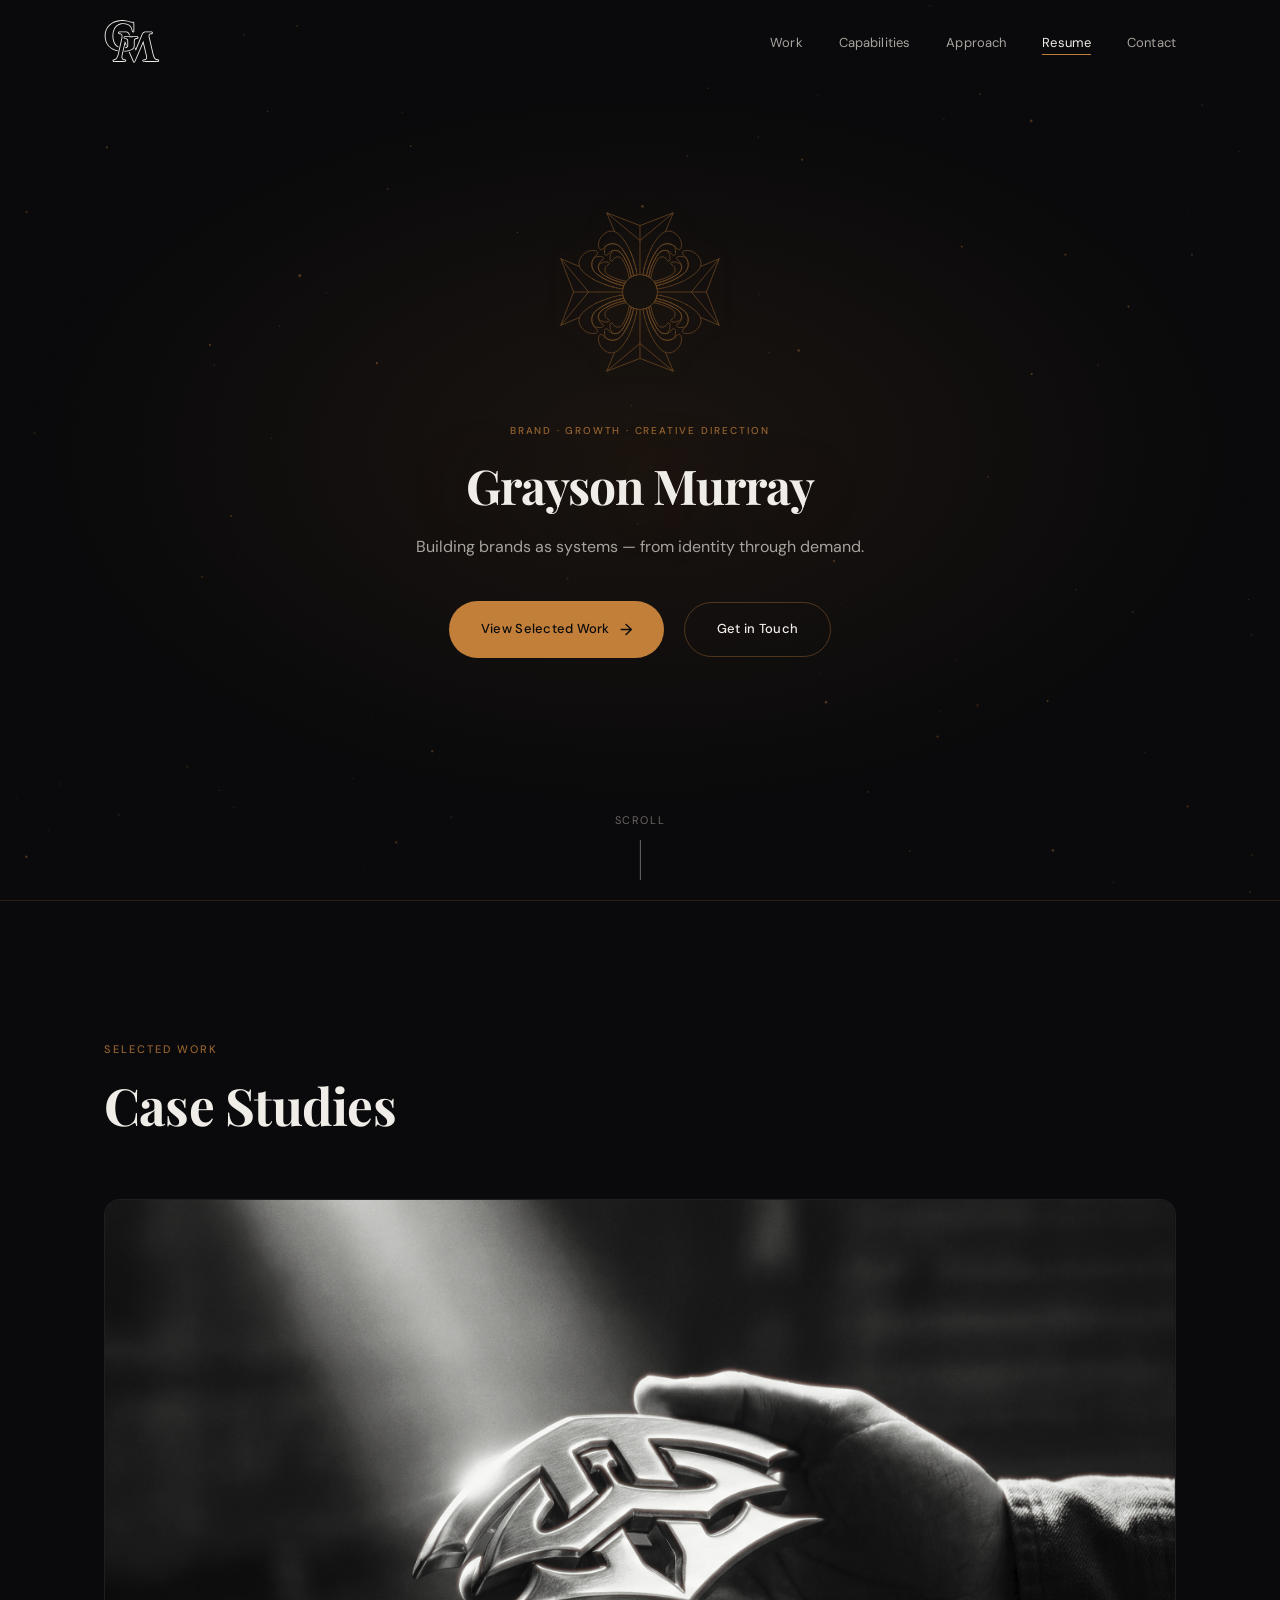
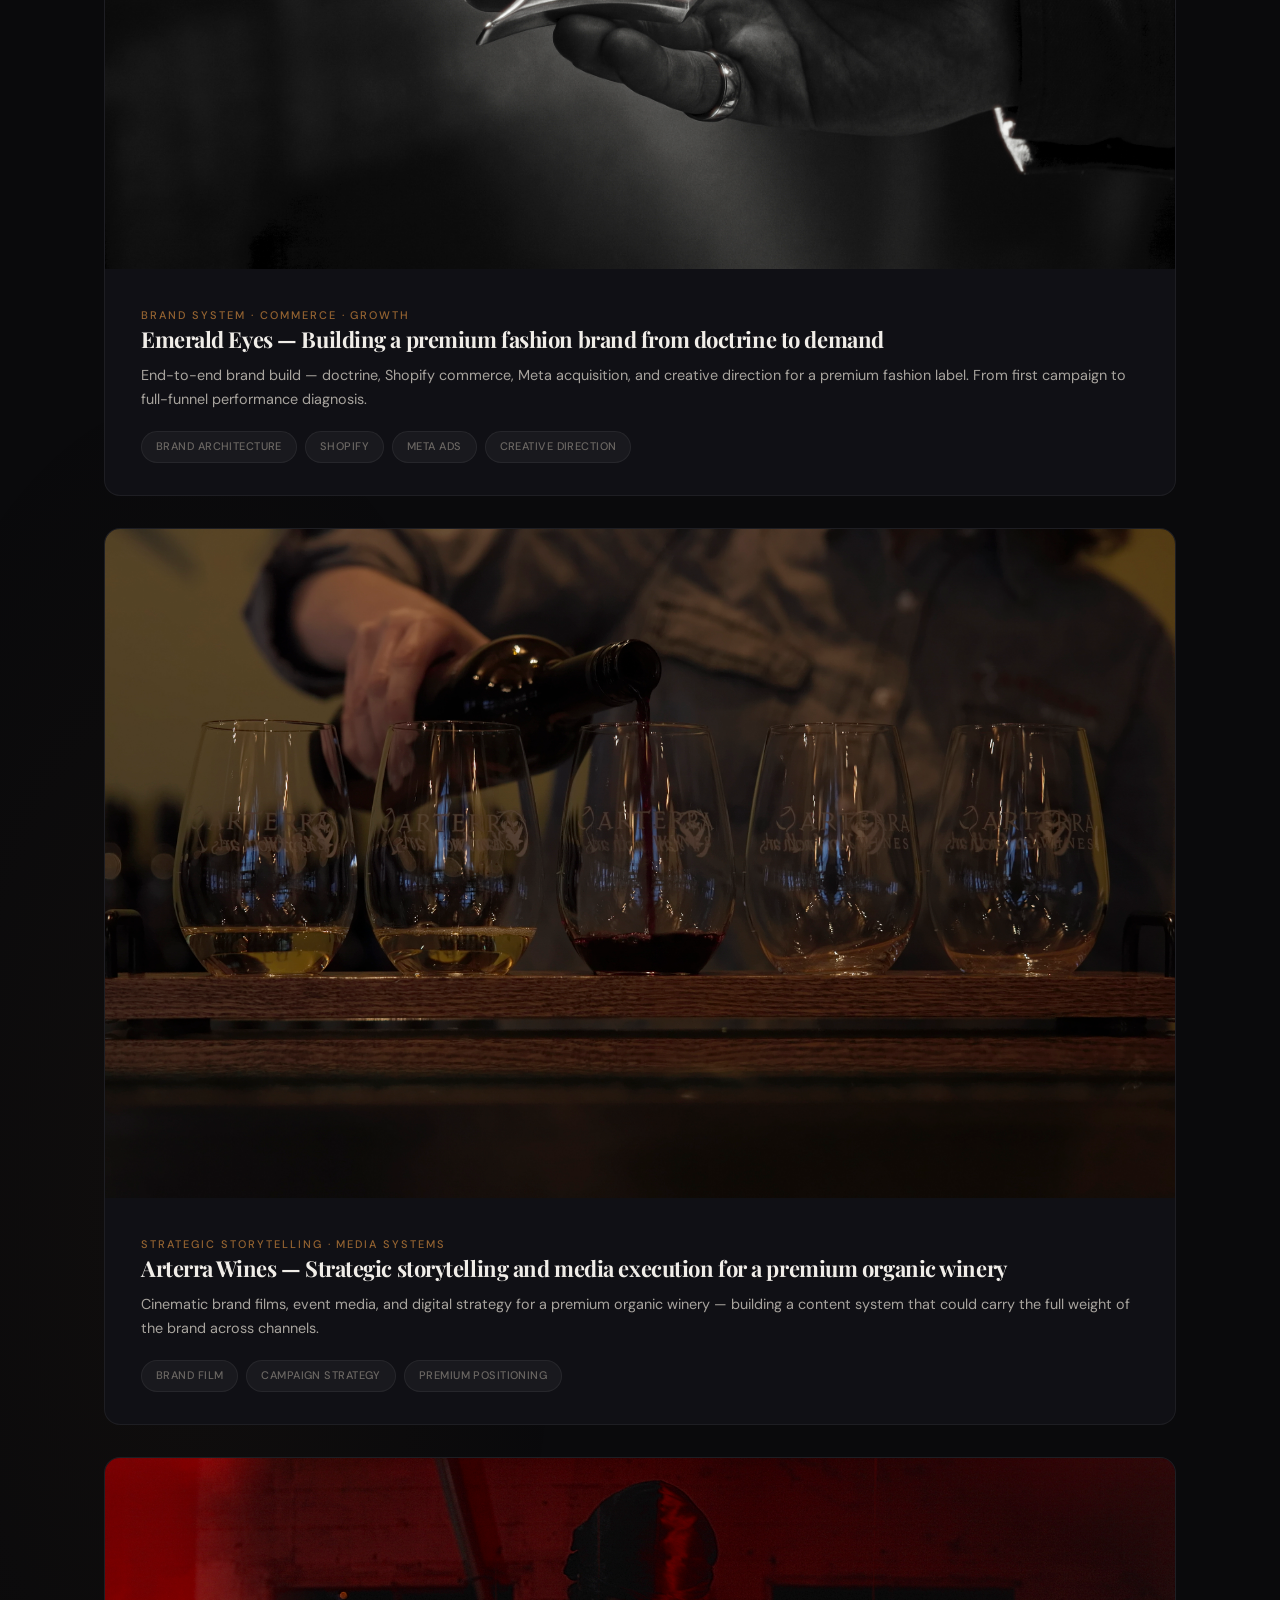
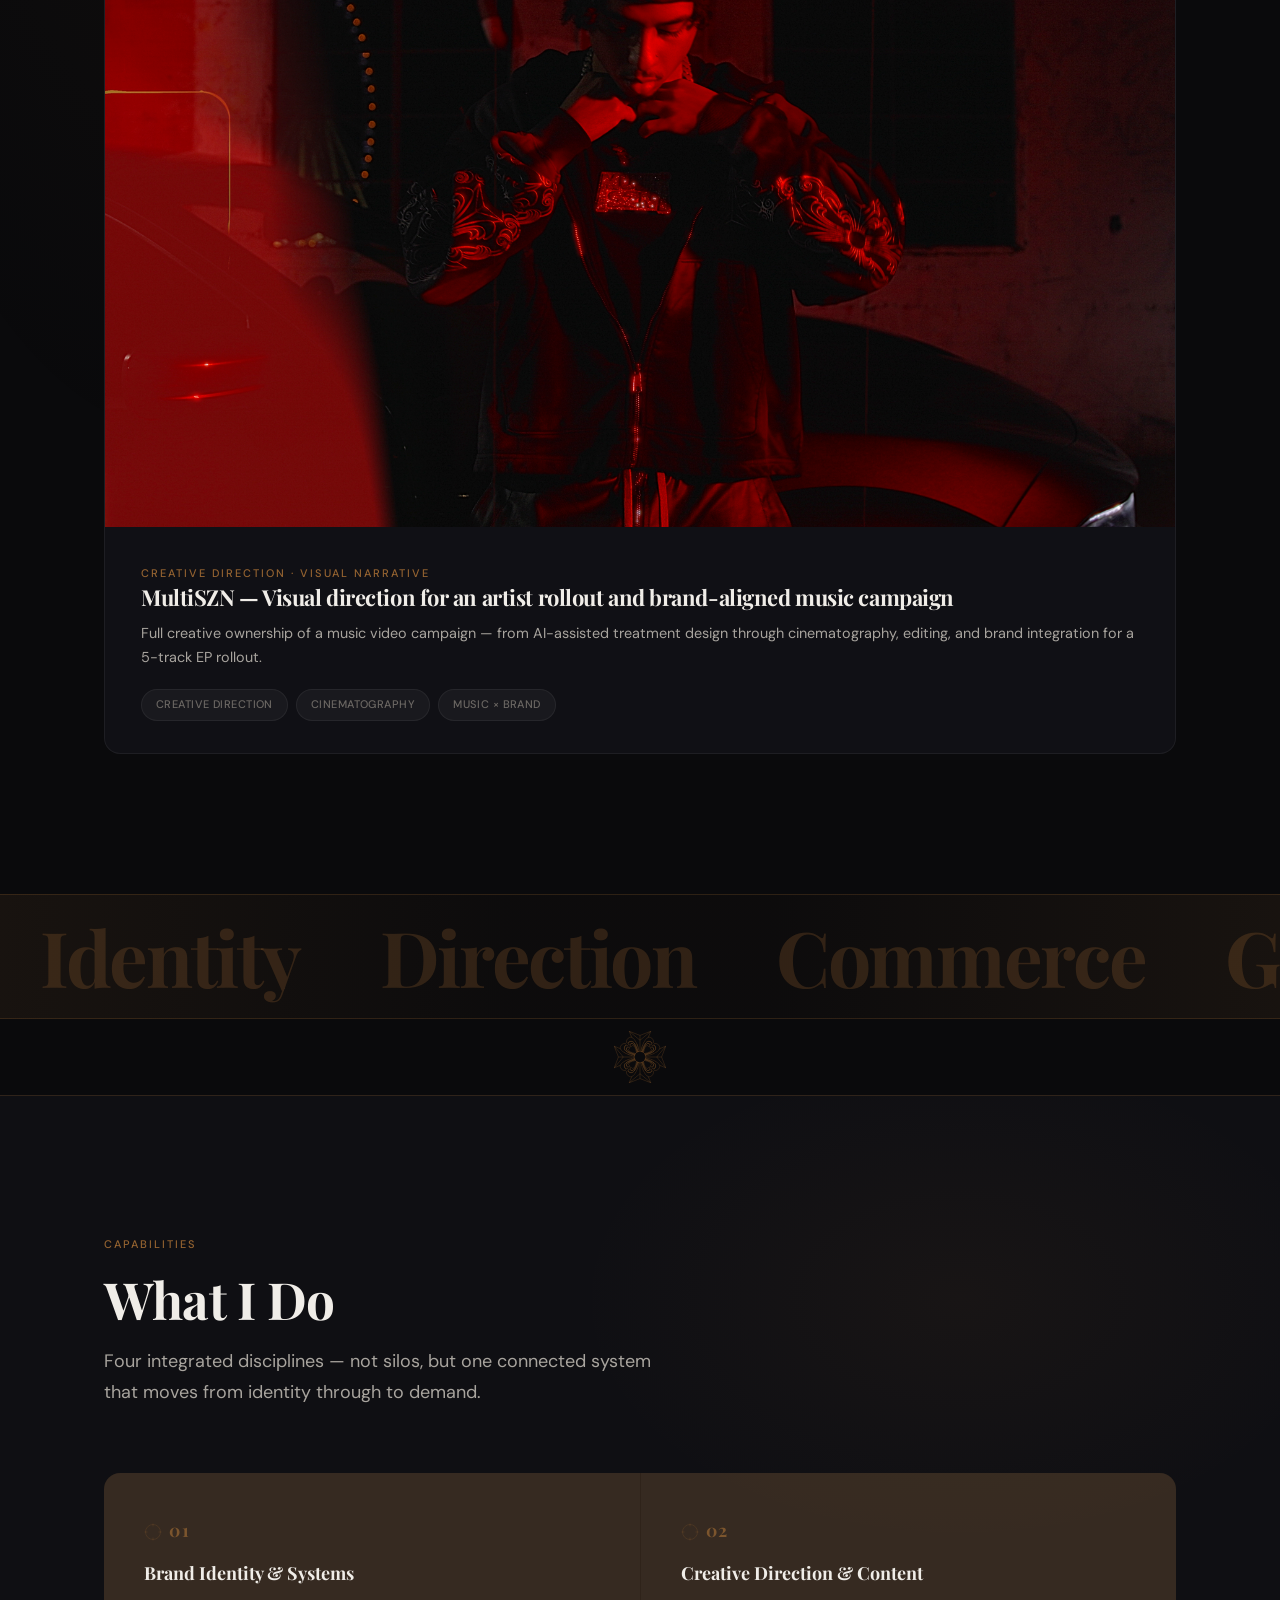
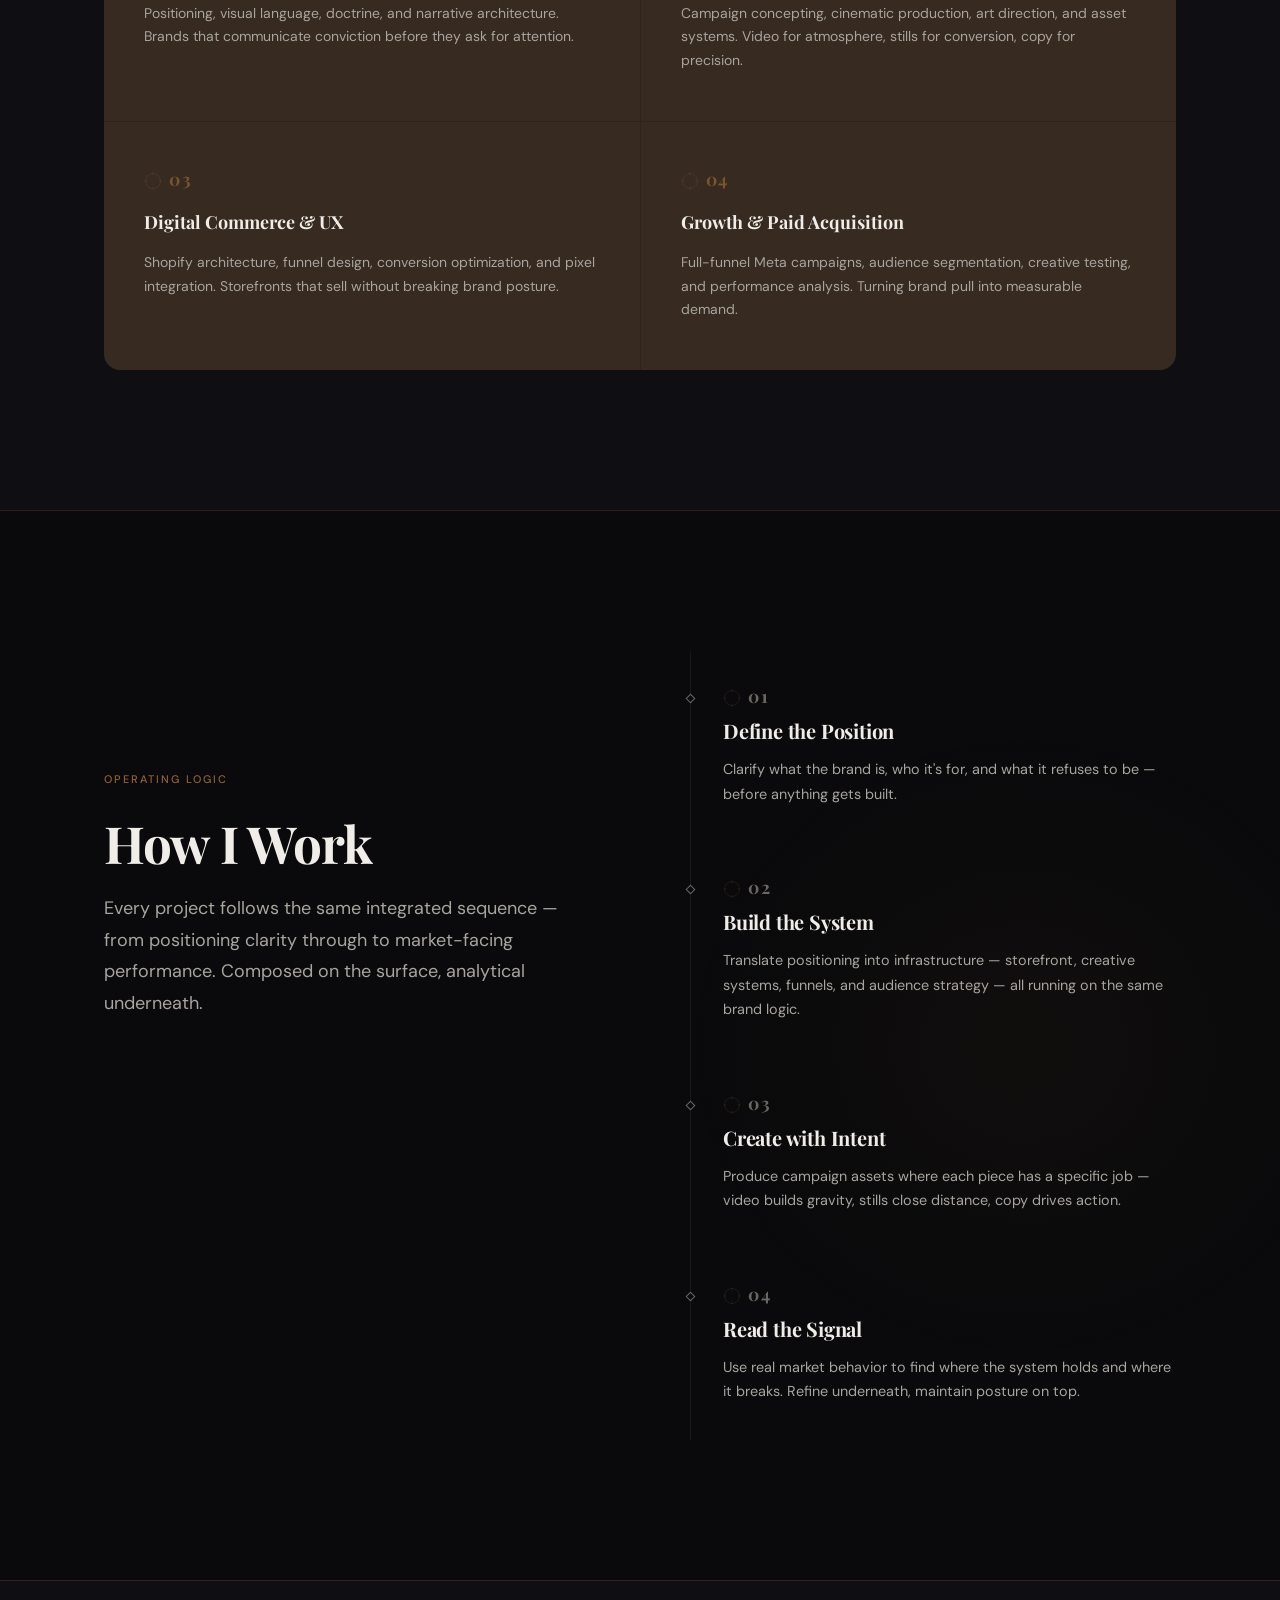
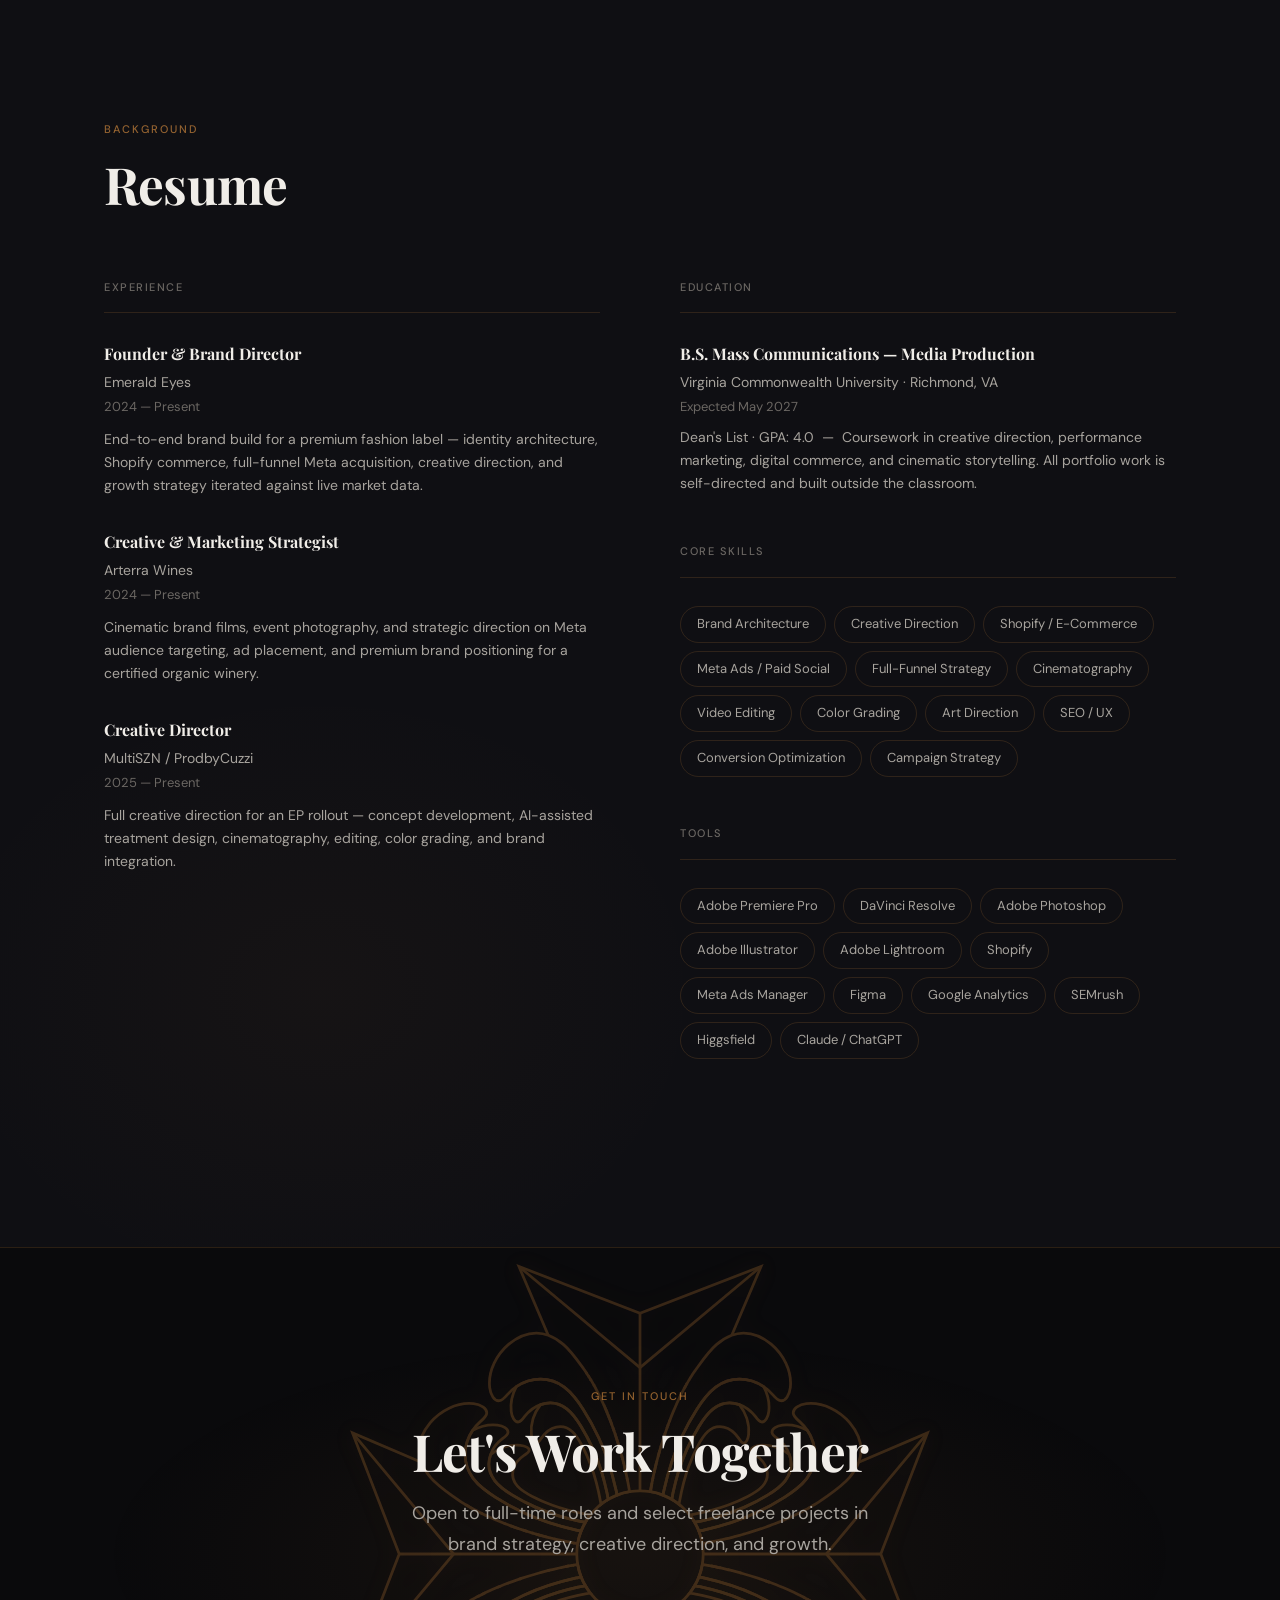
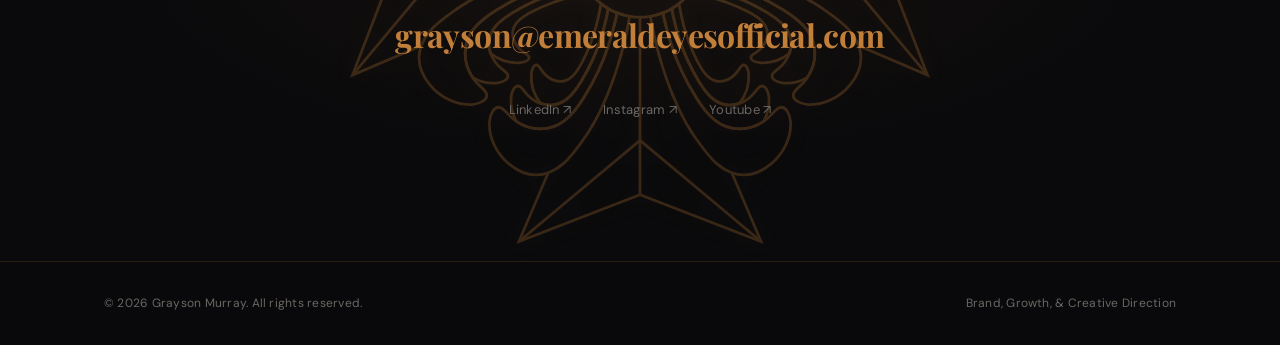
==== commit 93c09599: "Fixed Image Quality" ====
--- a/index.html
+++ b/index.html
@@ -96,10 +96,7 @@
         <!-- Emerald Eyes -->
         <a href="emerald-eyes.html" class="work-card fade-in">
           <div class="work-card__image">
-            <picture>
-                <source srcset="Site%20Media/Hero%20Images/EMERALD%20EYES%20HERO.webp" type="image/webp">
-                <img src="Site%20Media/Hero%20Images/EMERALD%20EYES%20HERO.jpg" alt="Emerald Eyes — Hero Image" loading="lazy">
-              </picture>
+            <img src="Site%20Media/Hero%20Images/EMERALD%20EYES%20HERO.jpg" alt="Emerald Eyes — Hero Image" loading="lazy">
           </div>
           <div class="work-card__content">
             <span class="label work-card__category">Brand System &middot; Commerce &middot; Growth</span>
@@ -118,10 +115,7 @@
         <!-- Arterra Wines -->
         <a href="arterra-wines.html" class="work-card fade-in">
           <div class="work-card__image">
-            <picture>
-                <source srcset="Site%20Media/Hero%20Images/ARTERRA%20WINES%20HERO.webp" type="image/webp">
-                <img src="Site%20Media/Hero%20Images/ARTERRA%20WINES%20HERO.jpg" alt="Arterra Wines — Hero Image" loading="lazy">
-              </picture>
+            <img src="Site%20Media/Hero%20Images/ARTERRA%20WINES%20HERO.jpg" alt="Arterra Wines — Hero Image" loading="lazy">
           </div>
           <div class="work-card__content">
             <span class="label work-card__category">Strategic Storytelling &middot; Media Systems</span>
@@ -139,10 +133,7 @@
         <!-- MultiSZN -->
         <a href="multiszn.html" class="work-card fade-in">
           <div class="work-card__image">
-            <picture>
-                <source srcset="Site%20Media/Hero%20Images/MULTISZN%20VIDEO%20HERO.webp" type="image/webp">
-                <img src="Site%20Media/Hero%20Images/MULTISZN%20VIDEO%20HERO.jpg" alt="MultiSZN — Hero Image" loading="lazy">
-              </picture>
+            <img src="Site%20Media/Hero%20Images/MULTISZN%20VIDEO%20HERO.jpg" alt="MultiSZN — Hero Image" loading="lazy">
           </div>
           <div class="work-card__content">
             <span class="label work-card__category">Creative Direction &middot; Visual Narrative</span>
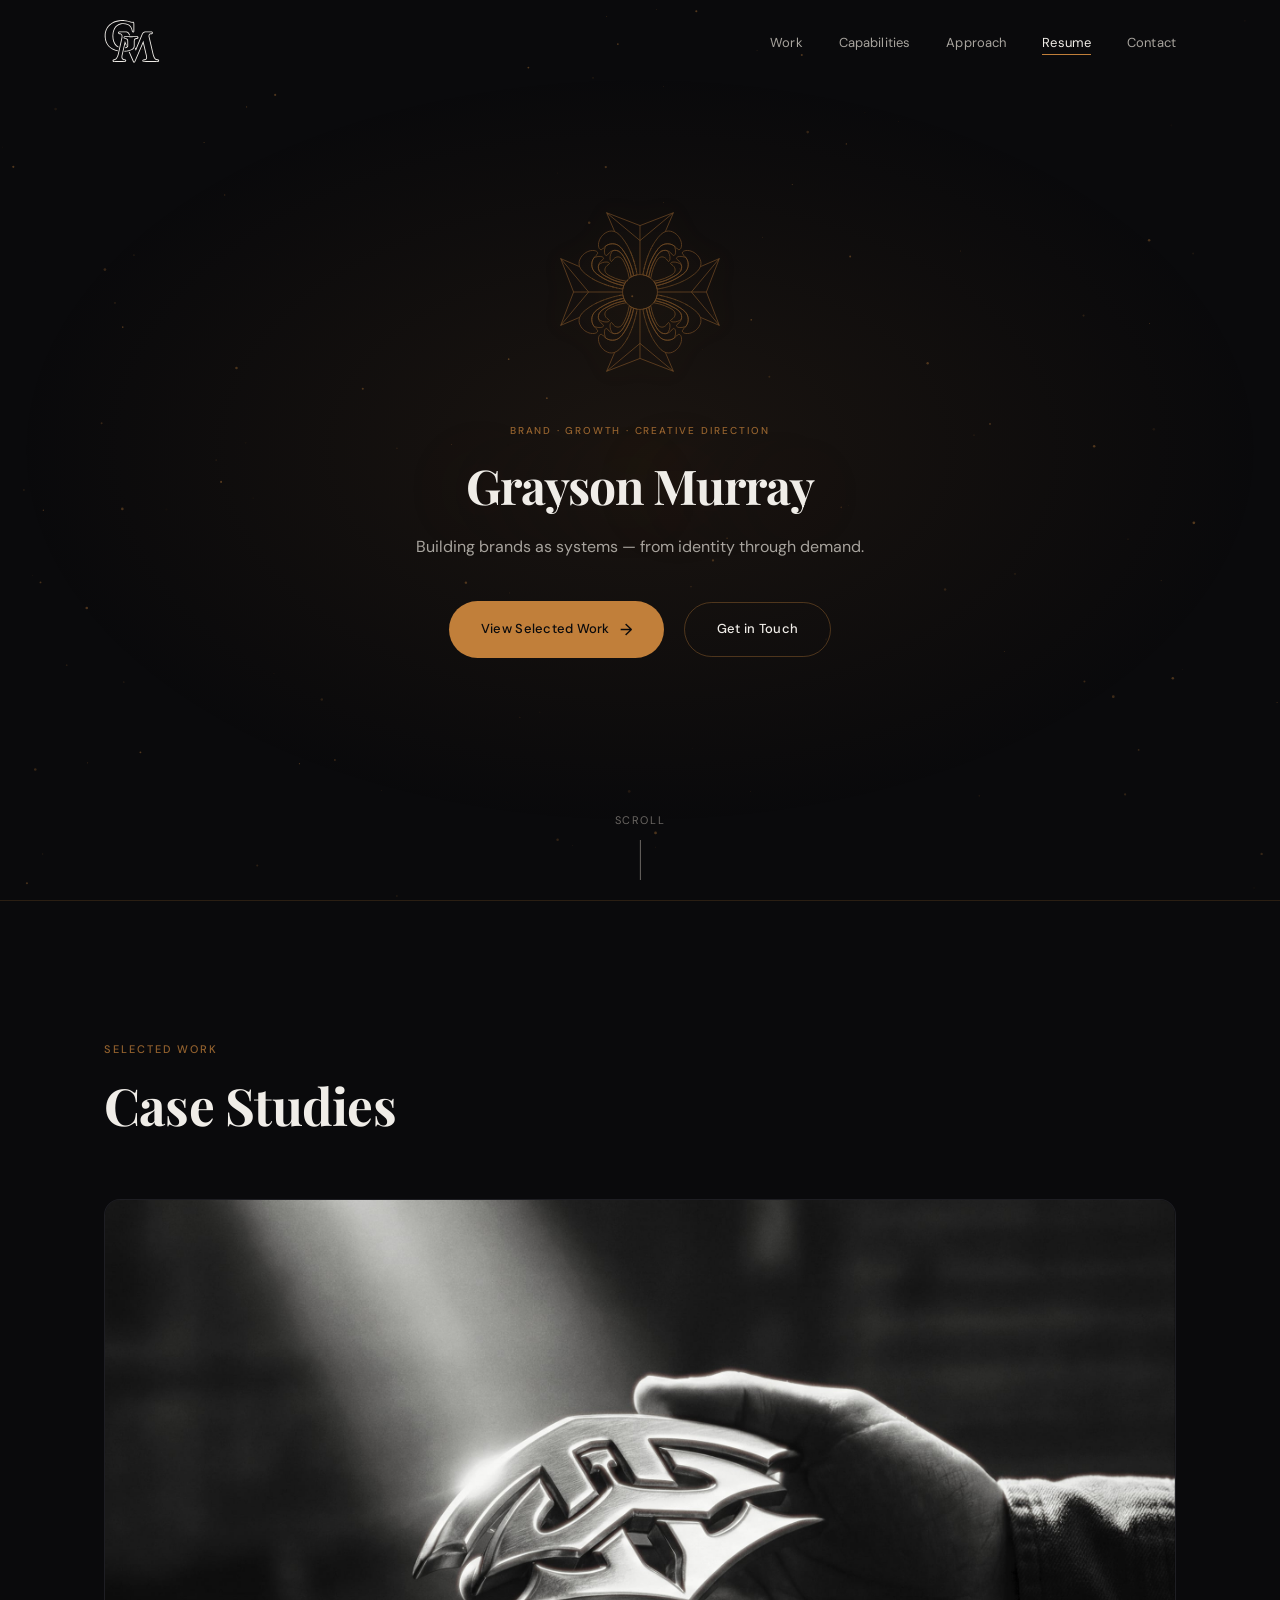
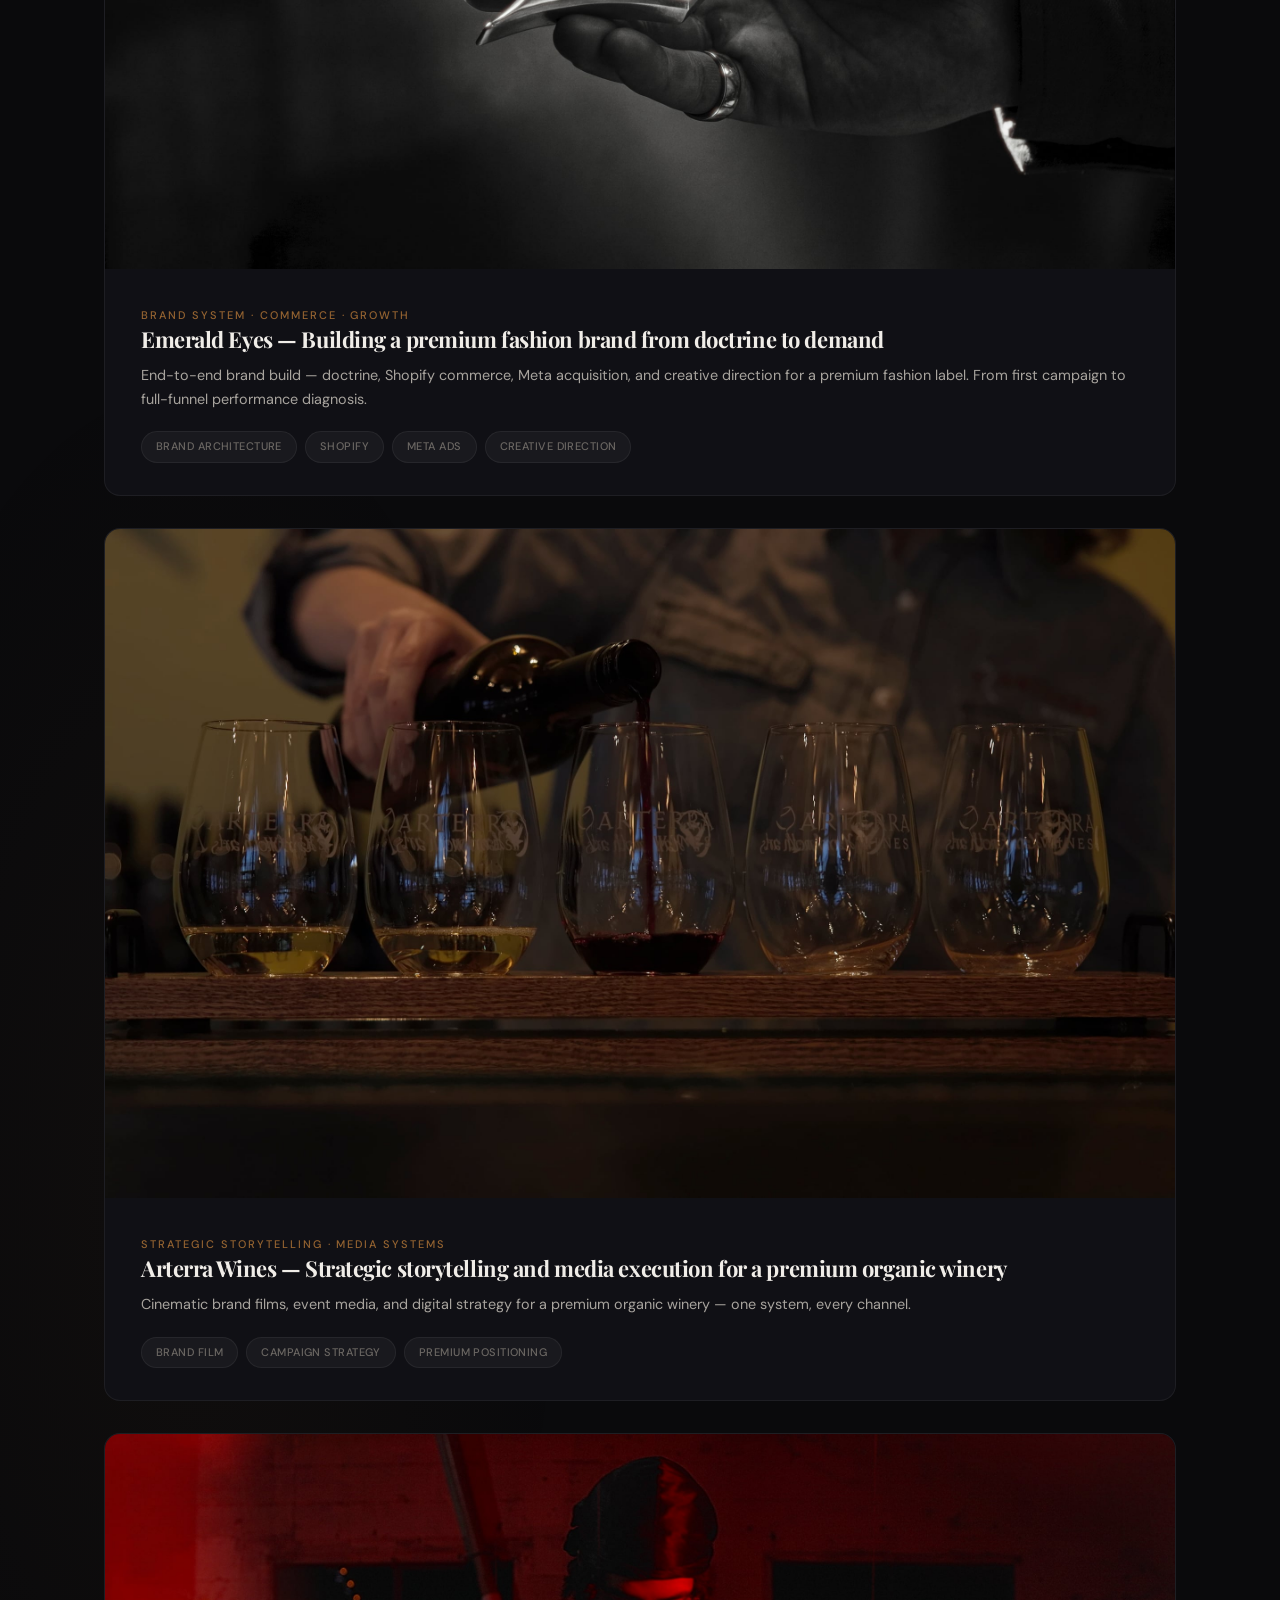
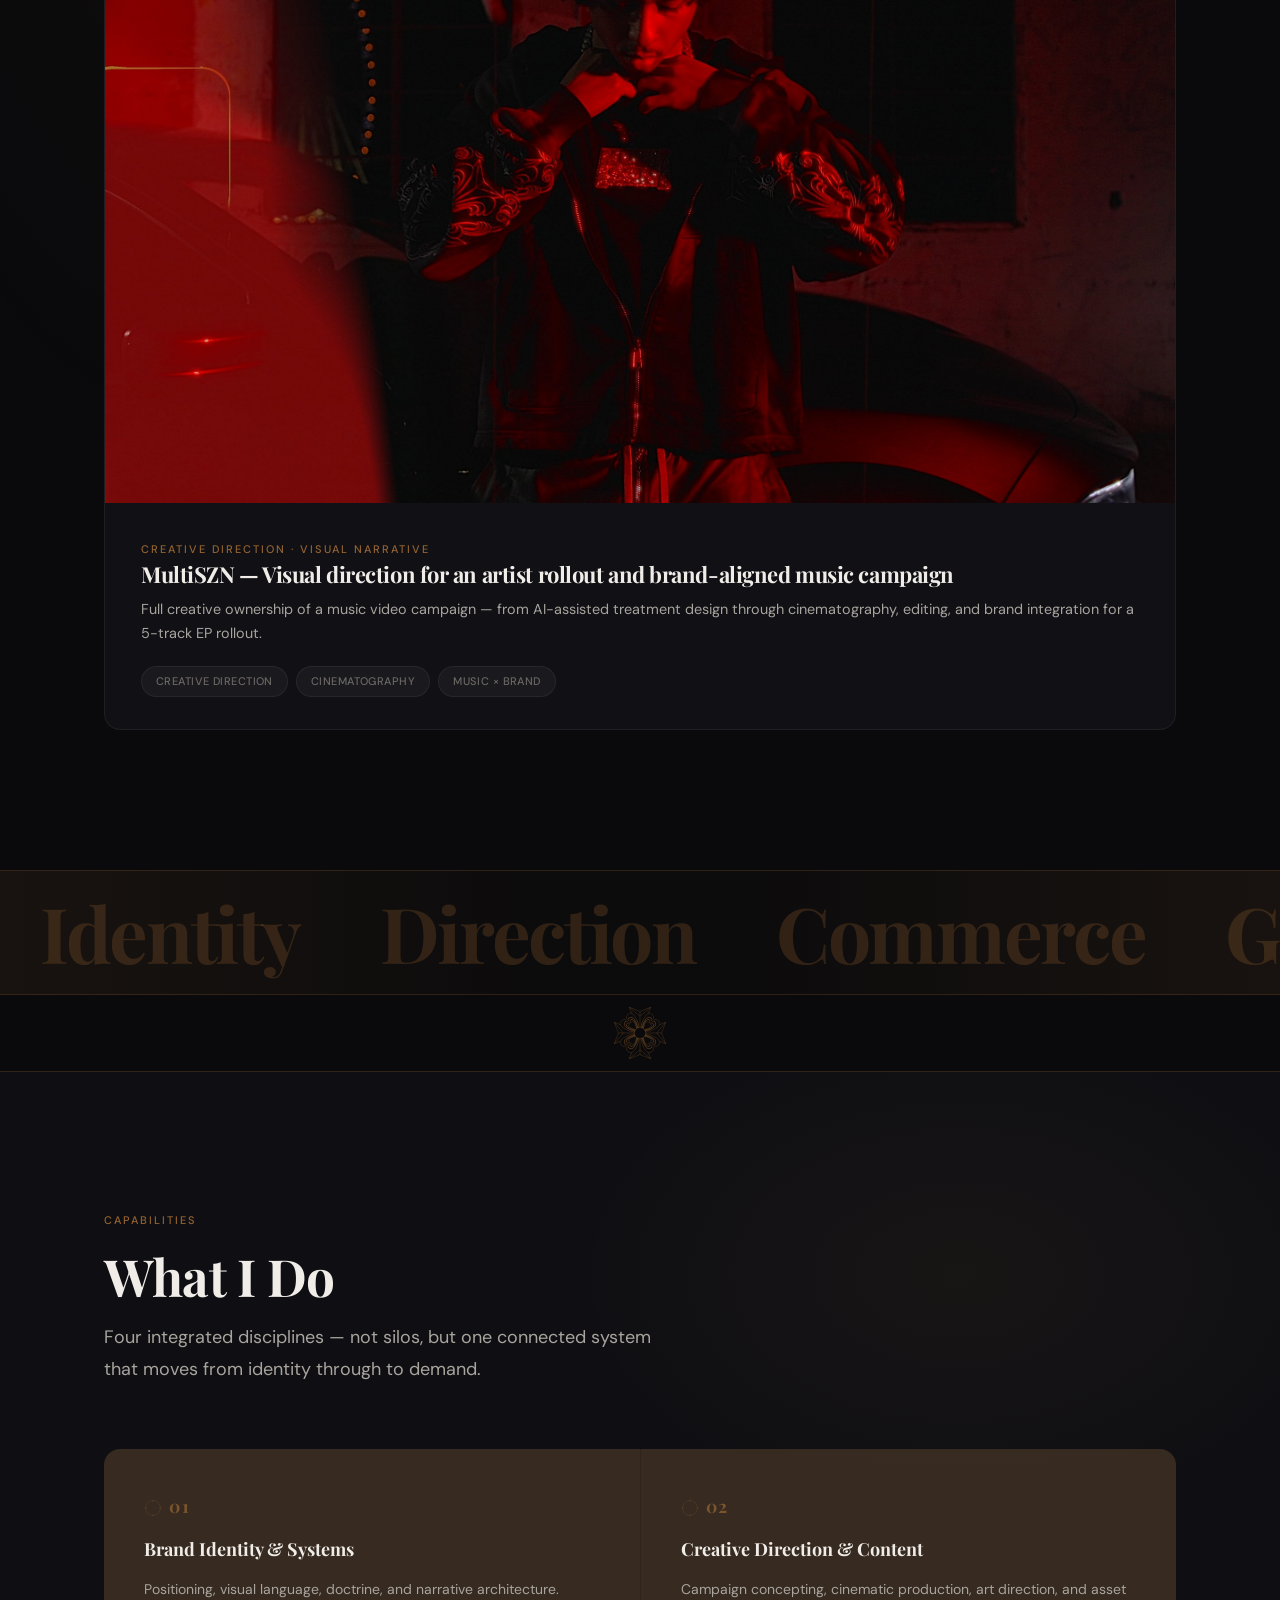
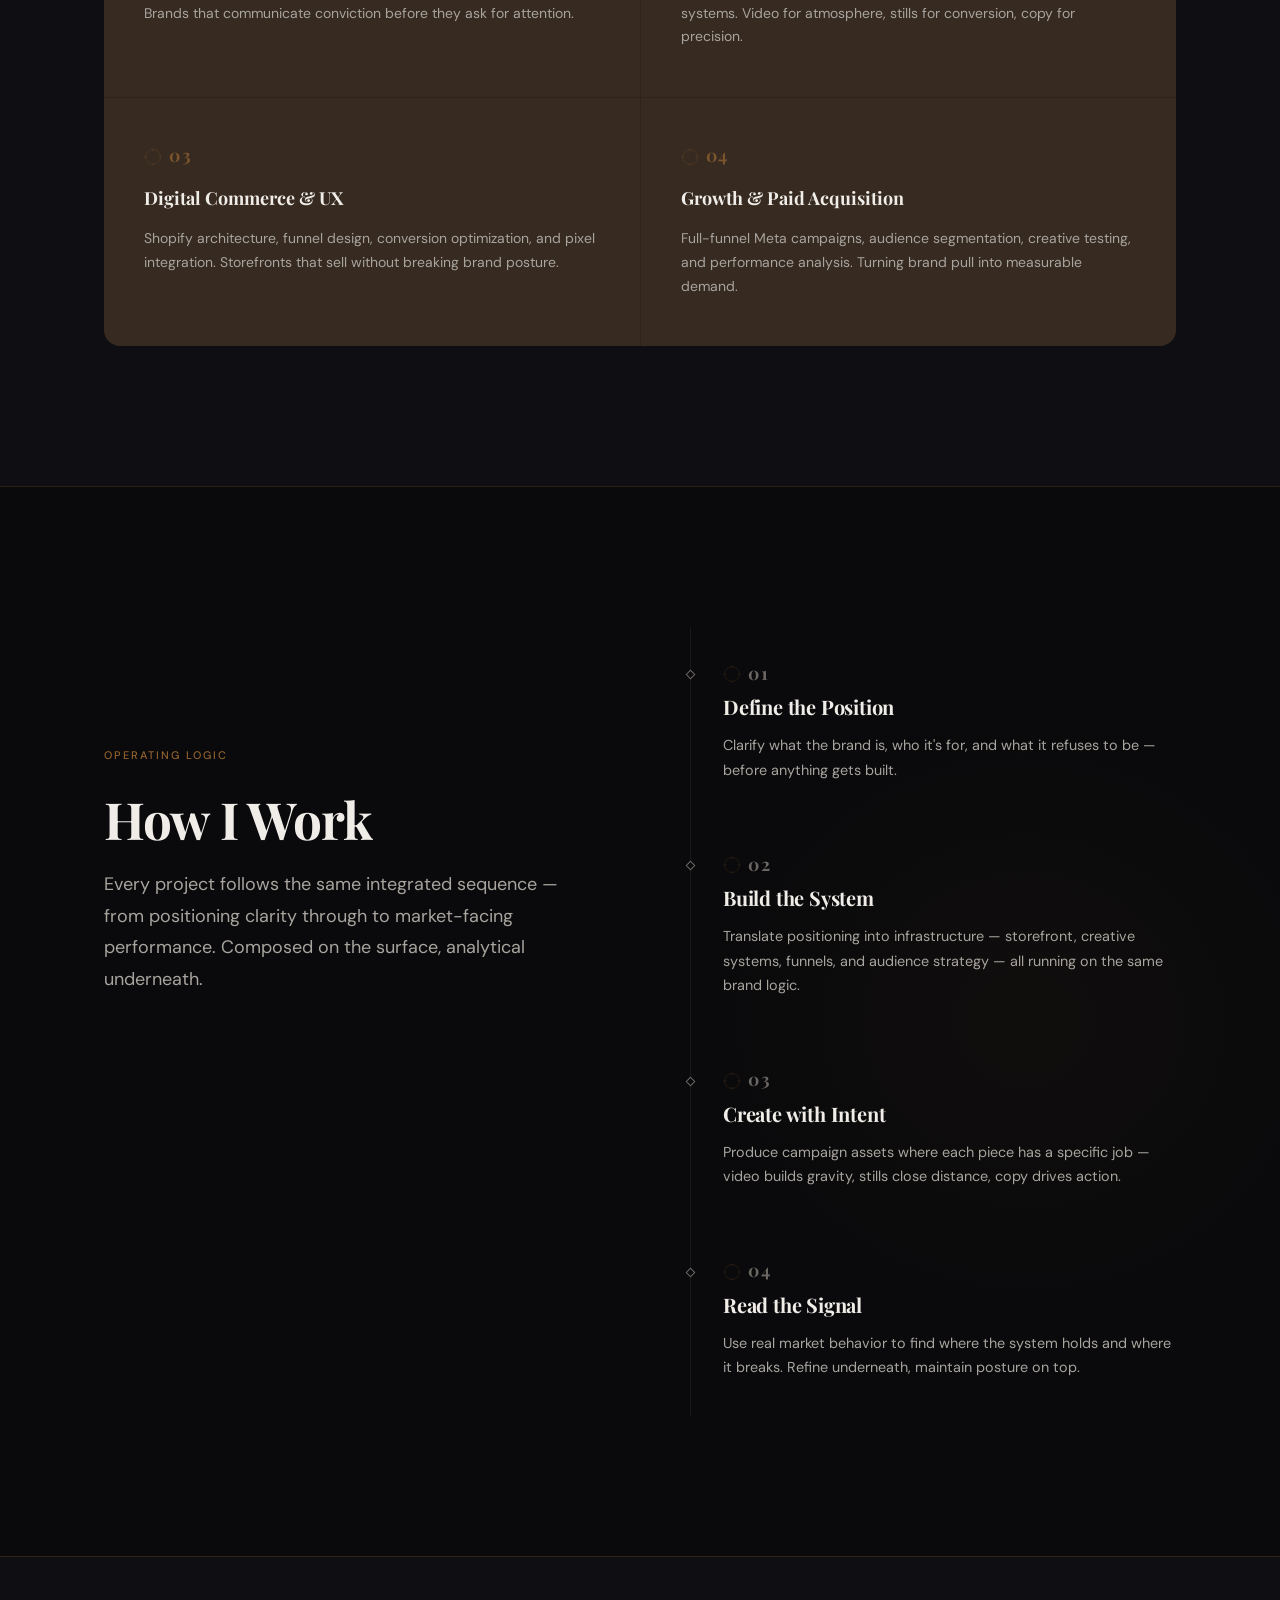
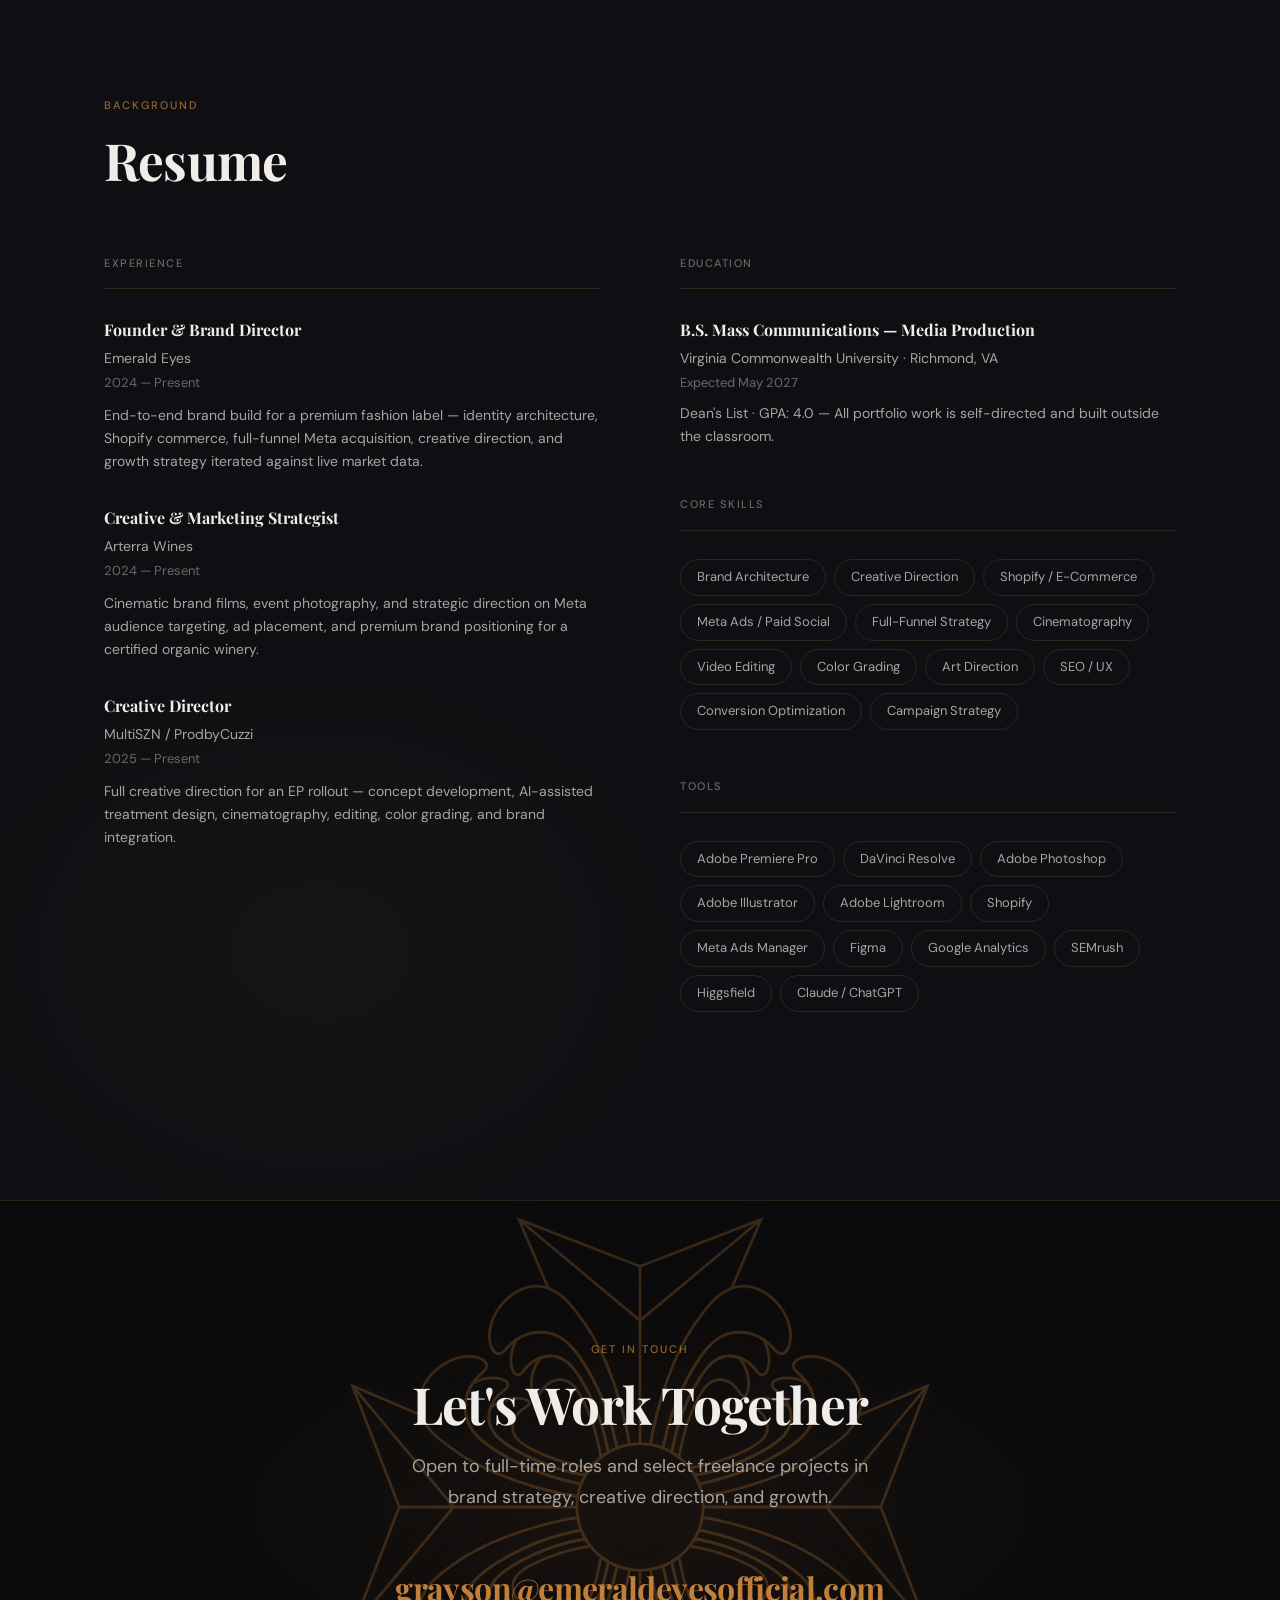
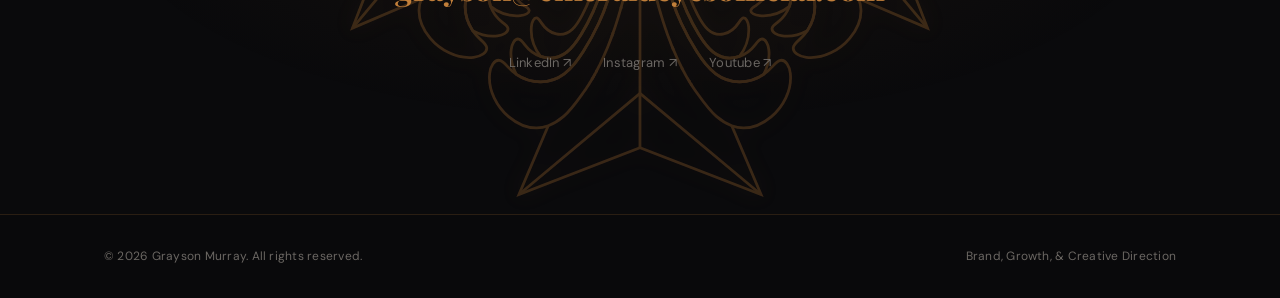
==== commit 93dacf87: "Copy Revision & Image Optimization" ====
--- a/index.html
+++ b/index.html
@@ -120,7 +120,7 @@
           <div class="work-card__content">
             <span class="label work-card__category">Strategic Storytelling &middot; Media Systems</span>
             <h3 class="work-card__title">Arterra Wines — Strategic storytelling and media execution for a premium organic winery</h3>
-            <p class="work-card__description">Cinematic brand films, event media, and digital strategy for a premium organic winery — building a content system that could carry the full weight of the brand across channels.</p>
+            <p class="work-card__description">Cinematic brand films, event media, and digital strategy for a premium organic winery — one system, every channel.</p>
             <div class="work-card__tags">
               <span class="tag">Brand Film</span>
               <span class="tag">Campaign Strategy</span>
@@ -280,7 +280,7 @@
               <div class="resume-item__role">B.S. Mass Communications — Media Production</div>
               <div class="resume-item__company">Virginia Commonwealth University &middot; Richmond, VA</div>
               <div class="resume-item__date">Expected May 2027</div>
-              <div class="resume-item__desc" style="margin-top:8px;">Dean's List &middot; GPA: 4.0 &nbsp;&mdash;&nbsp; Coursework in creative direction, performance marketing, digital commerce, and cinematic storytelling. All portfolio work is self-directed and built outside the classroom.</div>
+              <div class="resume-item__desc" style="margin-top:8px;">Dean's List &middot; GPA: 4.0 &mdash; All portfolio work is self-directed and built outside the classroom.</div>
             </div>
           </div>
 
